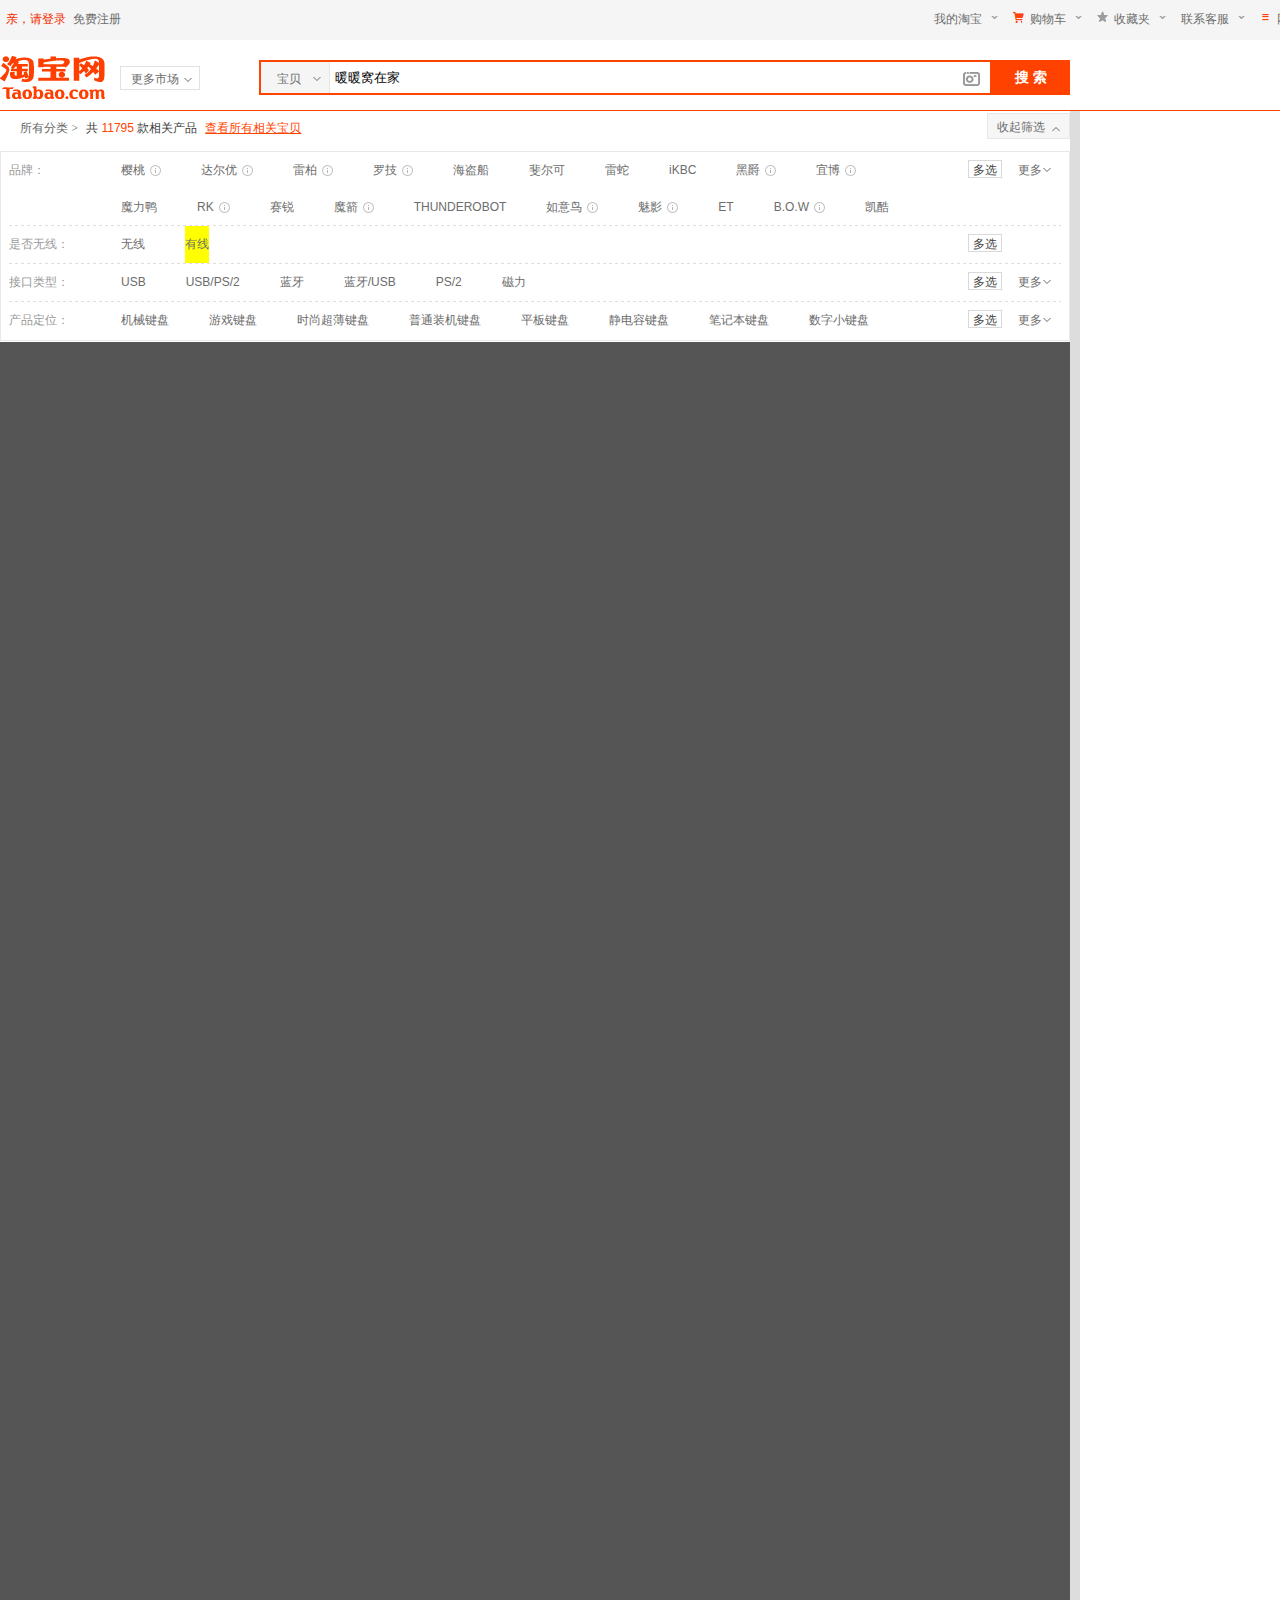
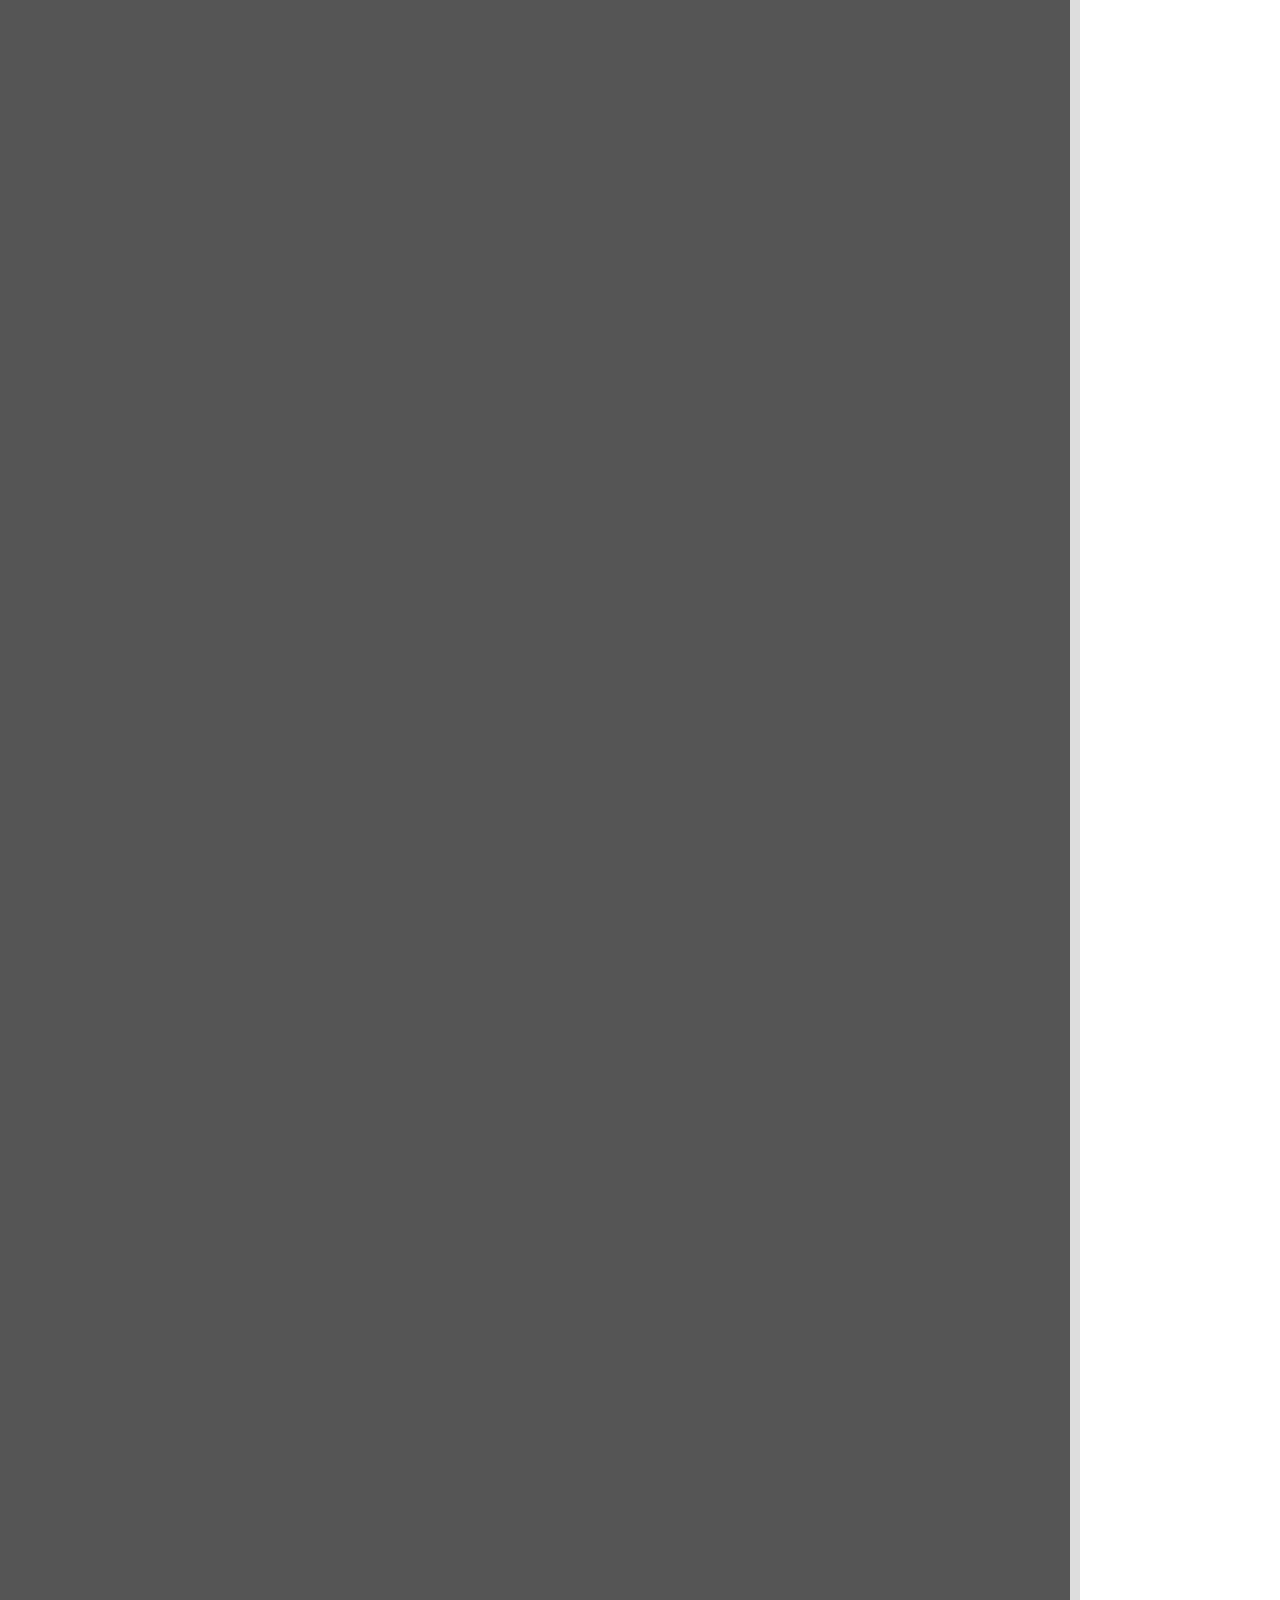
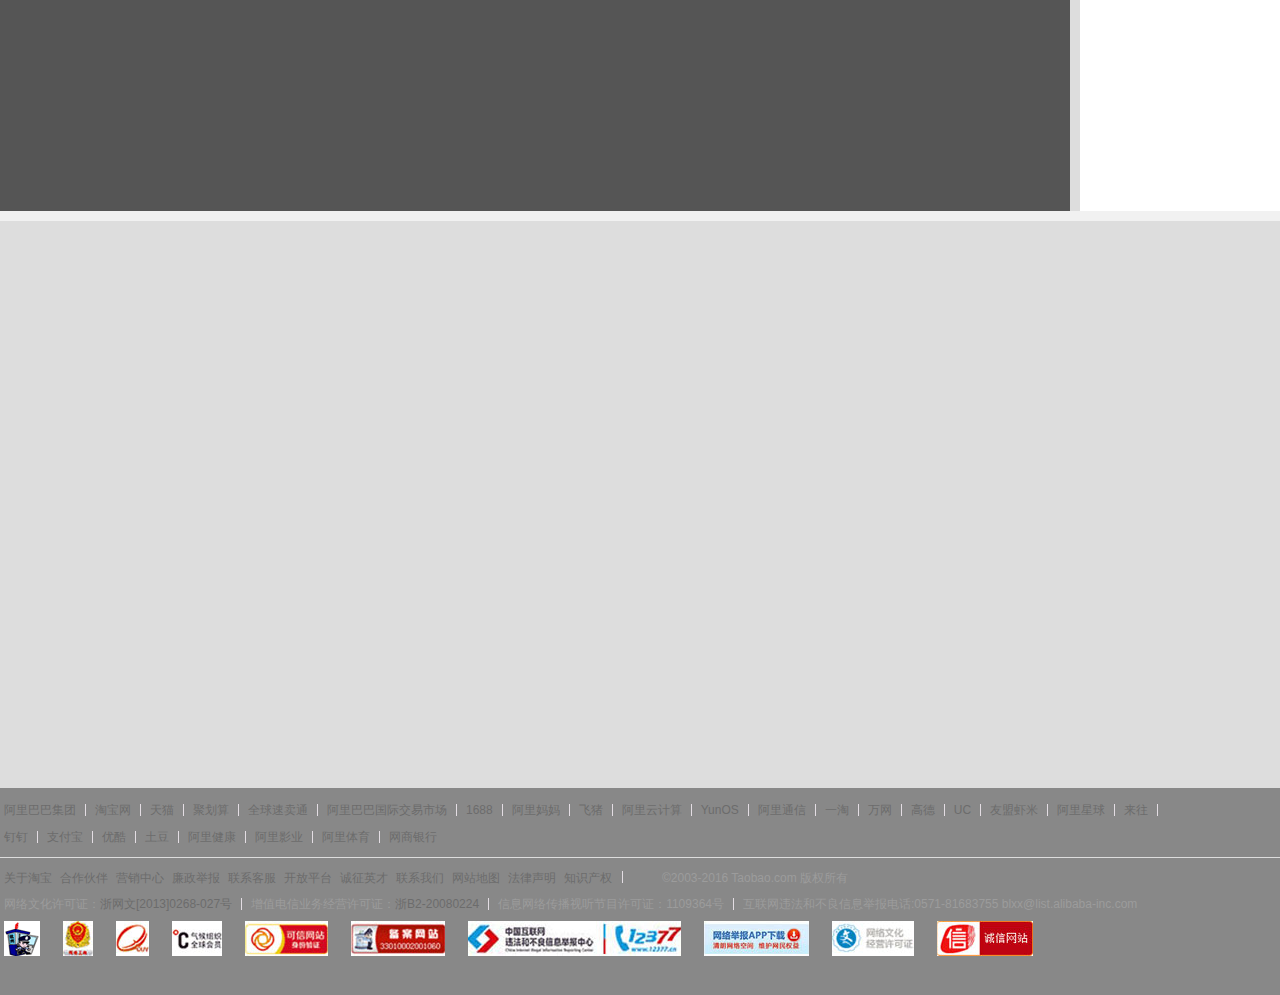
==== shopList.html @ 930e4436 "taobao-index1201 change" ====
<!DOCTYPE html>
<html>
	<head>
		<meta charset="utf-8" />
		<title>键盘-商品列表</title>
		<link rel="stylesheet" href="css/reset.css" />
		<link rel="stylesheet" href="css/tools.css" />
		<link rel="stylesheet" href="css/global.css" />
		<link rel="stylesheet" href="css/shopList.css" />
		<!--[if IE]>
		<link rel="stylesheet" href="css/fixIE.css" />
		<script src="js/html5shiv.js"></script>
		<script src="js/DD_belatedPNG_0.0.8a.js"></script>
		<script>
			DD_belatedPNG.fix('.row_wrap, .row_wrap_up');
		</script>
		<![endif]-->
	</head>
	<body>
		<!-- header -->
		<header class="header">
			<div class="top">
				<div class="container clearfix">
					<div class="entry fl">
						<a class="login fl" href="">亲，请登录</a>
						<a class="reg fl" href="">免费注册</a>
					</div>
					<ul class="enter fr">
						<li class="enter_item fl">
							<a class="enter_link fl" href="">我的淘宝</a>
							<i class="ico_row ico_bg fl"></i>
						</li>
						<li class="enter_item enter_shopcar fl">
							<a class="enter_link fl" href="">
								<i class="ico_bg fl"></i>
								<span class="fl">购物车</span>
							</a>
							<i class="ico_row ico_bg fl"></i>
						</li>
						<li class="enter_item enter_collect fl">
							<a class="enter_link fl" href="">
								<i class="ico_bg fl"></i>
								<span class="fl">收藏夹</span>
							</a>
							<i class="ico_row ico_bg fl"></i>
						</li>
						<li class="enter_item fl">
							<a class="enter_link fl" href="">联系客服</a>
							<i class="ico_row ico_bg fl"></i>
						</li>
						<li class="enter_item enter_webNav fl">
							<a class="enter_link fl" href="">
								<i class="ico_bg fl"></i>
								<span class="fl">网站导航</span>
							</a>
							<i class="ico_row ico_bg fl"></i>
						</li>
					</ul>
				</div>
			</div>
			<div class="head">
				<div class="container">
					<div class="head_main clearfix">
						<div class="head_type fl">
							<h1 class="fl">
								<a class="head_logo fl ico1_bg" href="title_logo">淘宝网</a>
							</h1>
							<div class="sel_more fl">
								<a class="item" href="">更多市场</a>
								<i class="row_wrap">
									<em class="bg"></em>
									<em class="cv"></em>
								</i>
							</div>
						</div>
						<form class="h_search_wrap fl">
							<div class="search_inp_wrap fl">
								<div class="serc_type">
									<a class="type_text" href="">宝贝</a>
									<i class="row_wrap">
										<em class="bg"></em>
										<em class="cv"></em>
									</i>
								</div>
								<div class="input_box clearfix">
									<input class="search_inp fl" type="text" value="暖暖窝在家" />
								</div>
								<i class="ico_camera ico_bg">上传图片搜宝贝</i>	
							</div>
							<input class="search_btn fl" type="button" value="搜 索" />
						</form>
						</div> 
					</div>		
				</div>
			</div>
		</header>
		<!-- main -->
		<section class="main">
			<div class="container clearfix">
				<div class="shop_main">
					<div class="shop_wrap fl">
						<div class="shop_type">
							<header class="type_head clearfix">
								<div class="type_sum fl">
									<a class="all_type sum_item fl" href="">
										<span>所有分类</span>
										<span class="sym_gt">&gt;</span>
									</a>
									<span class="sum_item fl">
										<span>共</span>
										<span class="type_num">11795</span>
										<span>款相关产品</span>
									</span>
									<a class="find sum_item fl" href="">查看所有相关宝贝</a>
								</div>
								<a class="fold fr" href="">
									<span>收起筛选</span>
									<i class="row_wrap_up">
										<em class="bg"></em>
										<em class="cv"></em>
									</i>
								</a>
							</header>
							<div class="type_con">
								<div class="type_item clearfix">
									<dl class="type_list fl">
										<dt class="type_name fl">品牌：</dt>
										<dd class="list_item fl">
											<a class="type_link fl" href="">樱桃</a>
											<i class="ico1_bg brand_info fl"></i>
										</dd>
										<dd class="list_item fl">
											<a class="type_link fl" href="">达尔优</a>
											<i class="ico1_bg brand_info fl"></i>
										</dd>
										<dd class="list_item fl">
											<a class="type_link fl" href="">雷柏</a>
											<i class="ico1_bg brand_info fl"></i>
										</dd>
										<dd class="list_item fl">
											<a class="type_link fl" href="">罗技</a>
											<i class="ico1_bg brand_info fl"></i>
										</dd>
										<dd class="list_item fl">
											<a class="type_link fl" href="">海盗船</a>
											<i class="ico1_bg fl"></i>
										</dd>
										<dd class="list_item fl">
											<a class="type_link fl" href="">斐尔可</a>
											<i class="ico1_bg fl"></i>
										</dd>
										<dd class="list_item fl">
											<a class="type_link fl" href="">雷蛇</a>
											<i class="ico1_bg fl"></i>
										</dd>
										<dd class="list_item fl">
											<a class="type_link fl" href="">iKBC</a>
											<i class="ico1_bg fl"></i>
										</dd>
										<dd class="list_item fl">
											<a class="type_link fl" href="">黑爵</a>
											<i class="ico1_bg brand_info fl"></i>
										</dd>
										<dd class="list_item fl">
											<a class="type_link fl" href="">宜博</a>
											<i class="ico1_bg brand_info fl"></i>
										</dd>
										<dd class="list_item fl">
											<a class="type_link fl" href="">魔力鸭</a>
											<i class="ico1_bg fl"></i>
										</dd>
										<dd class="list_item fl">
											<a class="type_link fl" href="">RK</a>
											<i class="ico1_bg brand_info fl"></i>
										</dd>
										<dd class="list_item fl">
											<a class="type_link fl" href="">赛锐</a>
											<i class="ico1_bg fl"></i>
										</dd>
										<dd class="list_item fl">
											<a class="type_link fl" href="">魔箭</a>
											<i class="ico1_bg brand_info fl"></i>
										</dd>
										<dd class="list_item fl">
											<a class="type_link fl" href="">THUNDEROBOT</a>
											<i class="ico1_bg fl"></i>
										</dd>
										<dd class="list_item fl">
											<a class="type_link fl" href="">如意鸟</a>
											<i class="ico1_bg brand_info fl"></i>
										</dd>
										<dd class="list_item fl">
											<a class="type_link fl" href="">魅影</a>
											<i class="ico1_bg brand_info fl"></i>
										</dd>
										<dd class="list_item fl">
											<a class="type_link fl" href="">ET</a>
											<i class="ico1_bg fl"></i>
										</dd>
										<dd class="list_item fl">
											<a class="type_link fl" href="">B.O.W</a>
											<i class="ico1_bg brand_info fl"></i>
										</dd>
										<dd class="list_item fl">
											<a class="type_link fl" href="">凯酷</a>
											<i class="ico1_bg fl"></i>
										</dd>
									</dl>	
									<div class="type_opt fr">
										<span class="mul_sel fl">多选</span>
										<a class="more_sel fl">
											<span class="more_text fl">更多</span>
											<i class="row_wrap fl">
												<em class="bg"></em>
												<em class="cv"></em>
											</i>
										</a>
									</div>
								</div>
								<div class="type_item clearfix">
									<dl class="type_list fl">
										<dt class="type_name fl">是否无线：</dt>
										<dd class="list_item fl">
											<a class="type_link" href="">无线</a>
										</dd>
										<dd class="list_item fl">
											<a class="type_link" style="background-color: yellow;" href="">有线</a>
										</dd>
									</dl>
									<div class="type_opt fr">
										<span class="mul_sel fl">多选</span>
										<a class="more_sel nomore fl">
											<span class="more_text fl">更多</span>
											<i class="row_wrap fl">
												<em class="bg"></em>
												<em class="cv"></em>
											</i>
										</a>
									</div>
								</div>
								<div class="type_item clearfix">
									<dl class="type_list fl">
										<dt class="type_name fl">接口类型：</dt>
										<dd class="list_item fl">
											<a class="type_link fl" href="">USB</a>
										</dd>
										<dd class="list_item fl">
											<a class="type_link fl" href="">USB/PS/2</a>
										</dd>
										<dd class="list_item fl">
											<a class="type_link fl" href="">蓝牙</a>
										</dd>
										<dd class="list_item fl">
											<a class="type_link fl" href="">蓝牙/USB</a>
										</dd>
										<dd class="list_item fl">
											<a class="type_link fl" href="">PS/2</a>
										</dd>
										<dd class="list_item fl">
											<a class="type_link fl" href="">磁力</a>
										</dd>
									</dl>
									<div class="type_opt fr">
										<span class="mul_sel fl">多选</span>
										<a class="more_sel fl">
											<span class="more_text fl">更多</span>
											<i class="row_wrap fl">
												<em class="bg"></em>
												<em class="cv"></em>
											</i>
										</a>
									</div>
								</div>
								<div class="type_item last_type clearfix">
									<dl class="type_list fl">
										<dt class="type_name fl">产品定位：</dt>
										<dd class="list_item fl">
											<a class="type_link fl" href="">机械键盘</a>
										</dd>
										<dd class="list_item fl">
											<a class="type_link fl" href="">游戏键盘</a>
										</dd>
										<dd class="list_item fl">
											<a class="type_link fl" href="">时尚超薄键盘</a>
										</dd>
										<dd class="list_item fl">
											<a class="type_link fl" href="">普通装机键盘</a>
										</dd>
										<dd class="list_item fl">
											<a class="type_link fl" href="">平板键盘</a>
										</dd>
										<dd class="list_item fl">
											<a class="type_link fl" href="">静电容键盘</a>
										</dd>
										<dd class="list_item fl">
											<a class="type_link fl" href="">笔记本键盘</a>
										</dd>
										<dd class="list_item fl">
											<a class="type_link fl" href="">数字小键盘</a>
										</dd>
									</dl>
									<div class="type_opt fr">
										<span class="mul_sel fl">多选</span>
										<a class="more_sel fl">
											<span class="more_text fl">更多</span>
											<i class="row_wrap fl">
												<em class="bg"></em>
												<em class="cv"></em>
											</i>
										</a>
									</div>
								</div>
							</div>
						</div>
						<div class="shop_show"></div>
					</div>
					<div class="side_recom fl"></div>
				</div>
				<div class="bt_recom"></div>
			</div>
		</section>
		<!-- footer -->
		<footer class="footer">
			<div class="container">
				<div class="foot_con">
					<div class="fo_fri clearfix">
						<a class="fl" href="">阿里巴巴集团</a>
						<span class="line fl"></span>
						<a class="fl" href="">淘宝网</a>
						<span class="line fl"></span>
						<a class="fl" href="">天猫</a>
						<span class="line fl"></span>
						<a class="fl" href="">聚划算</a>
						<span class="line fl"></span>
						<a class="fl" href="">全球速卖通</a>
						<span class="line fl"></span>
						<a class="fl" href="">阿里巴巴国际交易市场</a>
						<span class="line fl"></span>
						<a class="fl" href="">1688</a>
						<span class="line fl"></span>
						<a class="fl" href="">阿里妈妈</a>
						<span class="line fl"></span>
						<a class="fl" href="">飞猪</a>
						<span class="line fl"></span>
						<a class="fl" href="">阿里云计算</a>
						<span class="line fl"></span>
						<a class="fl" href="">YunOS</a>
						<span class="line fl"></span>
						<a class="fl" href="">阿里通信</a>
						<span class="line fl"></span>
						<a class="fl" href="">一淘</a>
						<span class="line fl"></span>
						<a class="fl" href="">万网</a>
						<span class="line fl"></span>
						<a class="fl" href="">高德</a>
						<span class="line fl"></span>
						<a class="fl" href="">UC</a>
						<span class="line fl"></span>
						<a class="fl" href="">友盟</a>
						<a class="fl" href="">虾米</a>
						<span class="line fl"></span>
						<a class="fl" href="">阿里星球</a>
						<span class="line fl"></span>
						<a class="fl" href="">来往</a>
						<span class="line fl"></span>
						<a class="fl" href="">钉钉</a>
						<span class="line fl"></span>
						<a class="fl" href="">支付宝</a>
						<span class="line fl"></span>
						<a class="fl" href="">优酷</a>
						<span class="line fl"></span>
						<a class="fl" href="">土豆</a>
						<span class="line fl"></span>
						<a class="fl" href="">阿里健康</a>
						<span class="line fl"></span>
						<a class="fl" href="">阿里影业</a>
						<span class="line fl"></span>
						<a class="fl" href="">阿里体育</a>
						<span class="line fl"></span>
						<a class="fl" href="">网商银行</a>
					</div>
					<div class="fo_ab">
						<div class="ab_top clearfix">
							<div class="ab_wrap fl">
								<a class="fl" href="">关于淘宝</a>
								<a class="fl" href="">合作伙伴</a>
								<a class="fl" href="">营销中心</a>
								<a class="fl" href="">廉政举报</a>
								<a class="fl" href="">联系客服</a>
								<a class="fl" href="">开放平台</a>
								<a class="fl" href="">诚征英才</a>
								<a class="fl" href="">联系我们</a>
								<a class="fl" href="">网站地图</a>
								<a class="fl" href="">法律声明</a>
								<a class="fl" href="">知识产权</a>
								<span class="line fl"></span>
							</div>
							<span class="copy fl">©2003-2016 Taobao.com 版权所有</span>
						</div>
						<div class="ab_btm clearfix">
							<div class="ab_bt_item fl">
								<span class="ab_bt_span fl">网络文化许可证：</span>
								<a class="fl" href="">浙网文[2013]0268-027号</a>
								<span class="line fl"></span>
							</div>
							<div class="ab_bt_item fl">
								<span class="ab_bt_span fl">增值电信业务经营许可证：</span>
								<a class="fl" href="">浙B2-20080224</a>
								<span class="line fl"></span>
							</div>
							<span class="ab_bt_item fl">信息网络传播视听节目许可证：1109364号</span>
							<span class="line fl"></span>
							<span class="ab_bt_item fl">互联网违法和不良信息举报电话:0571-81683755 blxx@list.alibaba-inc.com</span>
						</div>
					</div>
					<div class="fo_ft clearfix">
						<a class="ico_bg pic_0 fl" href=""></a>
						<a class="ico_bg pic_1 fl" href=""></a>
						<a class="ico_bg pic_2 fl" href=""></a>
						<a class="ico_bg pic_3 fl" href=""></a>
						<a class="ico_bg pic_4 fl" href=""></a>
						<a class="ico_bg pic_5 fl" href=""></a>
						<a class="ico_bg pic_6 fl" href=""></a>
						<a class="ico_bg pic_7 fl" href=""></a>
						<a class="ico_bg pic_8 fl" href=""></a>
						<a class="ico_bg pic_9 fl" href=""></a>
					</div>
				</div>
			</div>
		</footer>
	</body>
</html>
---- css/tools.css ----
.clearfix{
	*zoom: 1;
}
.clearfix:after{
	content: "";
	display: block;
	clear: both;
}
.fl{
	float: left;
}
.fr{
	float: right;
}
.ico_bg{
	background-image: url(../img/icons.png);
	background-repeat: no-repeat;
	overflow: hidden;
}
.ico1_bg{
	background-image: url(../img/icons_1.png);
	background-repeat: no-repeat;
}
.lwrap{
	width: 890px;
	margin-right: 10px;
}
.rwrap{
	width: 290px;
}
a.pic_wrap{
	overflow: hidden;
	display: block;
}
.row_text{
	font-family: "仿宋";
}
.sym_gt{
	font-family: "仿宋";
}
---- css/global.css ----
body{
	background-color: #f1f1f1;
	font: 12px "arial","宋体";
}
a{
	color: #6c6c6c;
}
.container{
	width: 1190px;
	margin: 0 auto;
}
/* top */
.header .top{
	background-color: #f5f5f5;
}
.top .container{
	padding-bottom: 2px;
}
/** entry **/
.top .entry{
	line-height: 38px;
	padding-left: 6px;
}
.entry .login{
	color: #f22e00;
	margin-right: 7px;
}
/** enter **/
.top .enter{
	padding-right: 9px;
}
.enter .enter_item{
	position: relative;
	padding-left: 15px;
}
.enter_item i,.enter_item span{
	cursor: pointer;
}
.enter .enter_item:hover .enter_link{
	color: #ff4400;
}
.enter_item .enter_link{
	line-height: 38px;
	padding-right: 16px;
}
.enter_item .ico_row{
	position: absolute;
	top: 16px;
	right: 0;
	width: 7px;
	height: 3px;
	background-position: 0 0;
}
.enter_link .ico_bg{
	width: 12px;
	height: 12px;
	margin-top: 11px;
	margin-right: 5px;
	overflow: hidden;
}
.enter_shopcar .enter_link .ico_bg{
	background-position: -17px 0;
}
.enter_collect .enter_link .ico_bg{
	background-position: -33px 0;
}
.enter_webNav .enter_link .ico_bg{
	background-position: -49px 0;
}

/* head */
.header .head{
	background-color: #fff;
}
.head .head_title{
	margin: 38px 103px 0 22px;
}
.head .head_logo{
	width: 140px;
	height: 0;
	padding-top: 58px;
	overflow: hidden;
	background-position: 0 -24px;
}
.head_main{
	position: relative;
}
.mobile_taobao{
	position: absolute;
	right: 0;
	top: 33px;
}
.mobile_taobao .ico_close{
	border: 1px solid #eee;
	width: 18px;
	height: 18px;
	overflow: hidden;
	margin-right: -1px;
	background-position: -63px 0;
}
.mobile_taobao .ewm_wrap{
	padding: 2px 7px 12px;
	text-align: center;
	border: 1px solid #eee;
}
.mobile_taobao .ewm_wrap span{
	display: block;
	color: #ff4400;
	line-height: 18px;
}
.mobile_taobao .ewm_pic{
	width: 80px;
	height: 0;
	padding-top: 80px;
	overflow: hidden;
	background-position: -344px -106px;
}
.head_main .head_search{
	margin-top: 30px;
	width: 662px;
	margin-bottom: 5px;
}
.h_search_top .search_type_link{
	padding: 3px 12px 0;
	color: #ff4400;
	line-height: 22px;
	height: 22px;
	margin-right: 1px;
}
.h_search_top .search_type_active{
	font-weight: bold;
	color: #fff;
	background-color: #ff5400;
}
.h_search_wrap .search_inp_wrap{
	position: relative;
}
.search_inp_wrap i.ico_bg{
	position: absolute;
	top: 50%;
	margin-top: -6px;
	width: 18px;
	height: 0;
	padding-top: 15px;
	overflow: hidden;
}
.search_inp_wrap .ico_search{
	background-position: 0 -89px;
	left: 13px;
}
.search_inp_wrap .ico_camera{
	background-position: -24px -89px;
	right: 9px;
	cursor: pointer;
}
.h_search_mid .h_search_wrap{
	margin-right: 10px;
}
.h_search_wrap .search_btn{
	width: 122px;
	height: 40px;
	line-height: 40px;
	text-align: center;
	background-color: #ff4200;
	color: #fff;
	font-weight: bold;
	cursor: pointer;
}
.h_search_mid .senior_search{
	width: 24px;
	line-height: 18px;
	margin-top: 2px;
}
.head_search .h_search_btm{
	line-height: 30px;
	width: 628px;
}
.h_search_recom .recom_item{
	margin-right: 9px;
}
.h_search_btm a:hover{
	color: #ff4400;
}
.h_search_recom .recom_item_hot{
	color: #ff4400;
}
.more .more_text{
	margin-right: 3px;
	cursor: pointer;
}
.more .more_row{
	font-family: "仿宋";
}
.head .head_nav{
	padding-left: 10px;
}
.head_nav .head_nav_item{
	margin-right: 2px;
	height: 34px;
}
.head_nav_item .head_nav_link{
	margin: 0 12px;
	font-weight: bold;
}
.h_nav_other .head_nav_link{
	padding-top: 2px;
	font-size: 14px;
	color: #3c3c3c;
	line-height: 32px;
	transition: .3s;
}
.h_nav_other .head_nav_link:hover{
	color: #ff4400;
}
.head_nav_main .head_nav_link{
	color: #ff4400;
	line-height: 34px;
	font-size: 16px;
}
.head_nav .line{
	margin-top: 11px;
	width: 1px;
	height: 14px;
	background-color: #e7dde7;
	margin-left: 9px;
	overflow: hidden;
}
.nav_wrap{
	height: 34px;
}

/* footer */
.help{
	padding-top: 45px;
	border-bottom: 2px solid #ff4400;
}
.help h4{
	font: bold 16px/36px "宋体";
	padding-top: 1px;
}
.help .ico_bg{
	width: 34px;
	height: 37px;
	margin-right: 12px;
}
.help .head{
	height: 37px;
}
.hp_0 .ico_bg{
	background-position: -118px -329px;
}
.hp_1 .ico_bg{
	background-position: -153px -329px;
}
.hp_2 .ico_bg{
	background-position: -188px -329px;
}
.hp_3 .ico_bg{
	background-position: -223px -329px;
}
.help .item{
	width: 220px;
	padding-left: 25px;
	padding-right: 51px;
}
.help .link_wrap{
	padding-top: 13px;
	word-spacing: 8px;
	height: 85px;
}
.help .link_wrap a{
	line-height: 21px;
	color: #999999;
	white-space: nowrap;
}
.foot_con{
	padding-bottom: 39px;
}
.foot_con .fo_fri{
	line-height: 27px;
	padding: 9px 0 6px 4px;
	margin-right: 166px;
}
.foot_con a{
	color: #6c6c6c;
	white-space: nowrap;
}
.foot_con .line{
	width: 1px;
	height: 12px;
	background-color: #e3dde3;
	margin: 7px 9px 8px;
} 
.fo_ab{
	line-height: 26px;
	padding: 7px 0 3px 4px;
	border-top: 1px solid #dddddd;
}
.fo_ab span{
	color: #9c9c9c;
}
.fo_ab .ab_wrap{
	margin-right: 30px;

}
.ab_wrap a{
	margin-right: 8px;
}
.ab_wrap .line{
	margin-left: 2px;
	margin-top: 6px;
}
.fo_ft{
	padding-left: 4px;
}
.fo_ft .ico_bg{
	height: 35px;
	margin-right: 23px;
}
.fo_ft .pic_0{
	width: 36px;
	background-position: 0 -389px;
}
.fo_ft .pic_1{
	width: 30px;
	background-position: -37px -389px;
}
.fo_ft .pic_2{
	width: 33px;
	background-position: -68px -389px;
}
.fo_ft .pic_3{
	width: 50px;
	background-position: -102px -389px;
}
.fo_ft .pic_4{
	width: 83px;
	background-position: -153px -389px;
}
.fo_ft .pic_5{
	width: 94px;
	background-position: -237px -389px;
}
.fo_ft .pic_6{
	width: 213px;
	background-position: 0 -425px;
}
.fo_ft .pic_7{
	width: 105px;
	background-position: -214px -425px;
}
.fo_ft .pic_8{
	width: 82px;
	background-position: -332px -389px;
}
.fo_ft .pic_9{
	width: 96px;
	background-position: -320px -425px;
}
---- css/shopList.css ----
body{
	color: #3c3c3c;
}
.main{
	height: 3877px;
}
.footer{
	background-color: #888;
}
.shop_main{
	height: 3300px;
	background-color: #ddd;
	margin-bottom: 10px;
}
.bt_recom{
	height: 597px;
	background-color: #ddd;
}
.shop_wrap{
	width: 1070px;
	height: 3300px;
	background-color: #fff;
	margin-right: 10px;
}
.side_recom{
	width: 270px;
	height: 3300px;
	background-color: #fff;
}
.container{
	width: 1350px;
}
.shop_type{
	height: 221px;
	margin-bottom: 10px;
}
.shop_show{
	height: 3069px;
	background-color: #555;
}
.head{
	border-bottom: 1px solid #f40;
}
.head .head_main{
	padding-top: 16px;
	padding-bottom: 11px;
}
.head_main h1{
	margin-right: 15px;
}
.head .head_logo{
	width: 105px;
	padding-top: 43px;
	background-position: 0 0;
}
.head .sel_more{
	position: relative;
	border: 1px solid #e2e2e2;
	height: 20px;
	line-height: 20px;
	padding: 2px 20px 0 10px;
	margin-top: 10px;
}
.sel_more .row_wrap{
	right: 7px;
	top: 10px;
}
.row_wrap{
	position: absolute;
	width: 8px;
	height: 5px;
	overflow: hidden;
}
.row_wrap em{
	position: absolute;
	border: 4px solid transparent;
	position: absolute;
}
.row_wrap .bg{
	border-top-color: #6d6d6d;
	top: 1px;
	left: 0;
}
.row_wrap .cv{
	border-top-color: #fff;
	top: 0;
	left: 0;
}
.head_type{
	margin-right: 59px;
}
.serc_type{
	position: absolute;
	top: 0;
	left: 0;
	width: 52px;
	height: 28px;
	padding-top: 3px;
	padding-left: 16px;
	background-color: #f5f5f5;
	border-right: 1px solid #e5e5e5;
}
.input_box{
	padding-left: 69px;
}
.type_text{
	display: block;
	line-height: 28px;
	
}
.search_inp_wrap{
	border: 2px solid #ff4400;
	width: 729px;
}
.h_search_wrap{
	height: 35px;
	margin-top: 4px;
}
.search_inp{
	height: 31px;
	border: none;
	background-color: #fff;
	width: 628px;
	padding-right: 27px;
	padding-left: 5px;
}
.h_search_wrap .search_btn{
	width: 78px;
	height: 35px;
	text-align: center;
	font: bold 14px/35px "Microsoft Yahei";
}
.search_inp_wrap .row_wrap{
	right: 8px;
	top: 14px;
}
.search_inp_wrap .row_wrap .cv{
	border-top-color: #f5f5f5;
}
.shop_type .all_type{
	color: #666666;
}
.shop_type .type_num, .shop_type .find{
	color: #ff4400;
}
.shop_type .find{
	text-decoration: underline;
}
.shop_type .sum_item{
	margin-right: 8px;
}
.shop_type .fold{
	position: relative;
	background-color: #f6f6f6;
	height: 22px;
	line-height: 22px;
	padding: 2px 24px 0 9px;
	border: 1px solid #e8e8e8; 
}
.row_wrap_up{
	position: absolute;
	right: 9px;
	top: 12px;
	width: 8px;
	height: 5px;
	overflow: hidden;
}
.row_wrap_up em{
	position: absolute;
	bottom: 0;
	left:0;
	border: 4px solid transparent;
}
.row_wrap_up .bg{	
	border-bottom-color: #6b6b6b;
}
.row_wrap_up .cv{
	bottom: -1px; 
	border-bottom-color: #f6f6f6;
}
.shop_type .type_sum{
	line-height: 26px;
	padding-top: 2px;
	padding-left: 20px;
}
.shop_type .type_head{
	padding-top: 2px;
	margin-bottom: 10px;
	background-color: #fff;
}
.shop_type .type_con{
	padding: 0 8px;
	border: 1px solid #e8e8e8;
}
.shop_type .type_item{
	background: url(../img/dashed_bg.jpg) repeat-x 0 bottom;
}
.shop_type .type_name{
	color: #999;
	width: 112px;
	line-height: 37px;
	padding-bottom: 1px;
}
.shop_type .list_item{
	/*vertical-align: top;*/
	margin-right: 40px;
}
.shop_type .type_list{
	width: 959px;
}
.shop_type .ico1_bg{
	width: 11px;
	height: 11px;
	overflow: hidden;
	background-position: -21px -45px;
	margin-top: 13px;
	margin-left: 5px;
	display: none;
}
.shop_type .brand_info{
	display: block;
}
.shop_type .type_link{
	line-height: 37px;
	white-space: nowrap;
	display: block;
}
.shop_type .type_opt{
	padding-top: 8px;
	color: #404040;
	line-height: 14px;
	padding-right: 10px;
	width: 83px;
}
.shop_type .mul_sel{
	border: 1px solid #dad9d9;
	padding: 2px 4px 0;
	height: 14px;
	margin-right: 16px;
}
.shop_type .more_sel{
	position: relative;
	padding-top: 3px;
	padding-right: 8px;
}
.shop_type .more_text{
	margin-right: 1px;
}
.more_sel .row_wrap{
	right: 0;
	top: 7px;
}
.shop_type .nomore{
	display: none;
}
.shop_type .last_type{
	background: none;
}
---- css/fixIE.css ----
.type_sum span, .fas_head .fas_title, .fas_head .fas_title, .major_recome .ico_list, .marjor_r_login .user_way, .marjor_r_login .get_some, .end_wrap, .shop_change .change_text, .shop_change .ico_bg, .groom_head .title_wrap, .head_nav .head_nav_item, .h_search_mid .h_search_wrap, .top .enter, .enter .enter_item, .head .head_title{
	display: inline;
	zoom: 1;
}
.mjr_app_con .pic_wrap{
	display: inline;
}
.groom .lwrap, .end .line, .gdshop_item, .foot_con .line, .ico_row, .enter_link .ico_bg{
	overflow: hidden;
}
.dayshop_con{
	height: 1030px;
}
.search_inp_wrap .search_inp{
	line-height: 34px;
}
.r_news_list li, .gdshop_con .gdshop_item, .act_sub_item, .major_nav_item, .h_search_recom .recom_item{
	vertical-align: top;
}
.offen_item .o_item_show{
	position: relative;
}
.groom_item .l_offen{
	width: 100%;
	overflow: hidden;
}
.fas_it_con .pic_wrap{
	height: 100%;
}
.help, .bt_gust, .bt_must{
	width: 100%;
	overflow: hidden;
}
.hline_info .hline_title{
	width: 100%;
}
.seller_list .main_left{
	width: 163px;
}
.other_live .live_item{
	display: inline;
}
.r_news_list li{
	overflow: hidden;
	height: 25px;
}
/* IE滤镜 */
.sml_mask .fas_text{
	background-color: #f1f1f1;
	filter: alpha(opacity=70);
	color: #333;
}
.ad_sign{
	background-color: #888;
	filter: alpha(opacity=50);
}
.bt_sotre_con .bt_store_item:hover{
	filter: alpha(opacity=60);
}
/* shopList row */
.row_wrap{
	background: url(../img/icons_1.png) no-repeat 0 -45px;
}
.row_wrap em{
	display: none;
}
.row_wrap_up{
	background: url(../img/icons_1.png) no-repeat -10px -45px;
}
.row_wrap_up em{
	display: none;
}
.liver_con .live_on em{
	display: none;
}
.live_item .live_on{
	background: url(../img/icons.png) no-repeat -76px -329px;
}
.major_live .liver_con .live_on{
	background: url(../img/icons.png) no-repeat 0 -329px;
}
.o_item_show .show_item:hover{
	border-color: #efefef;
}
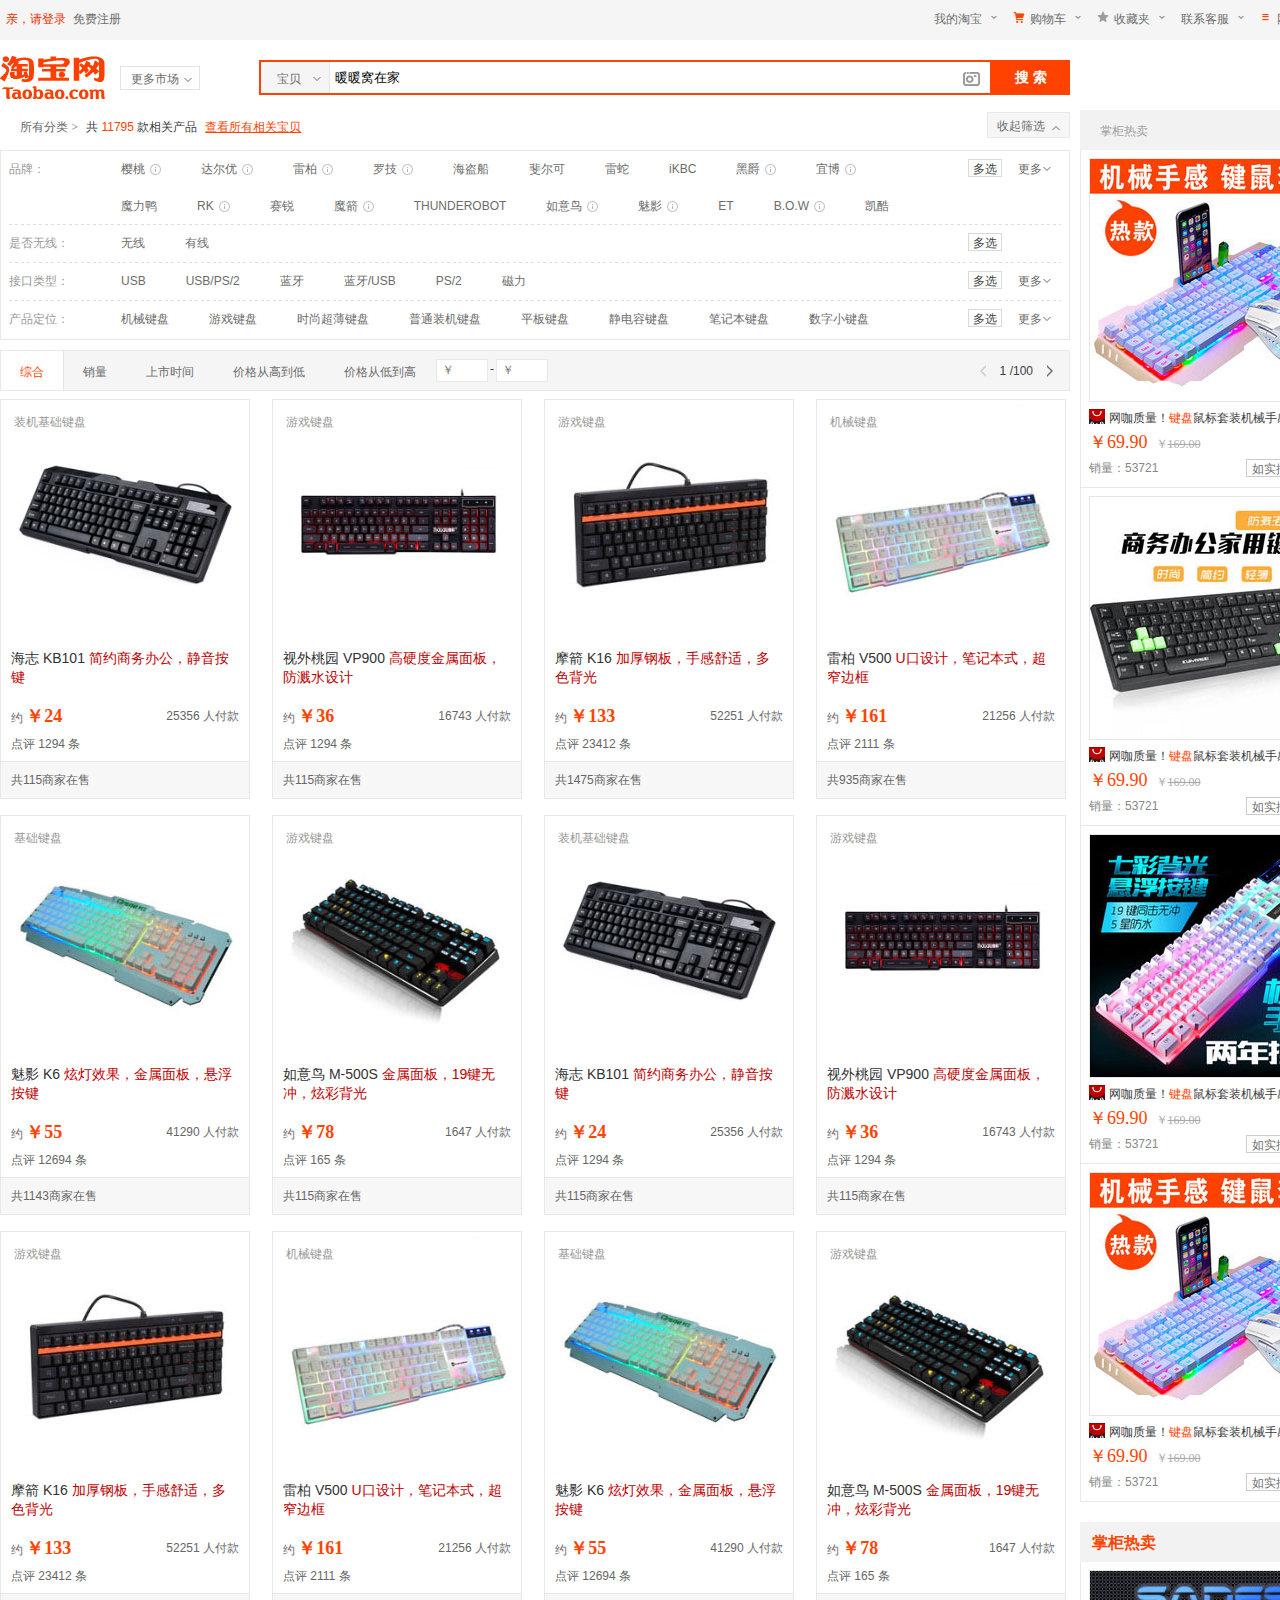
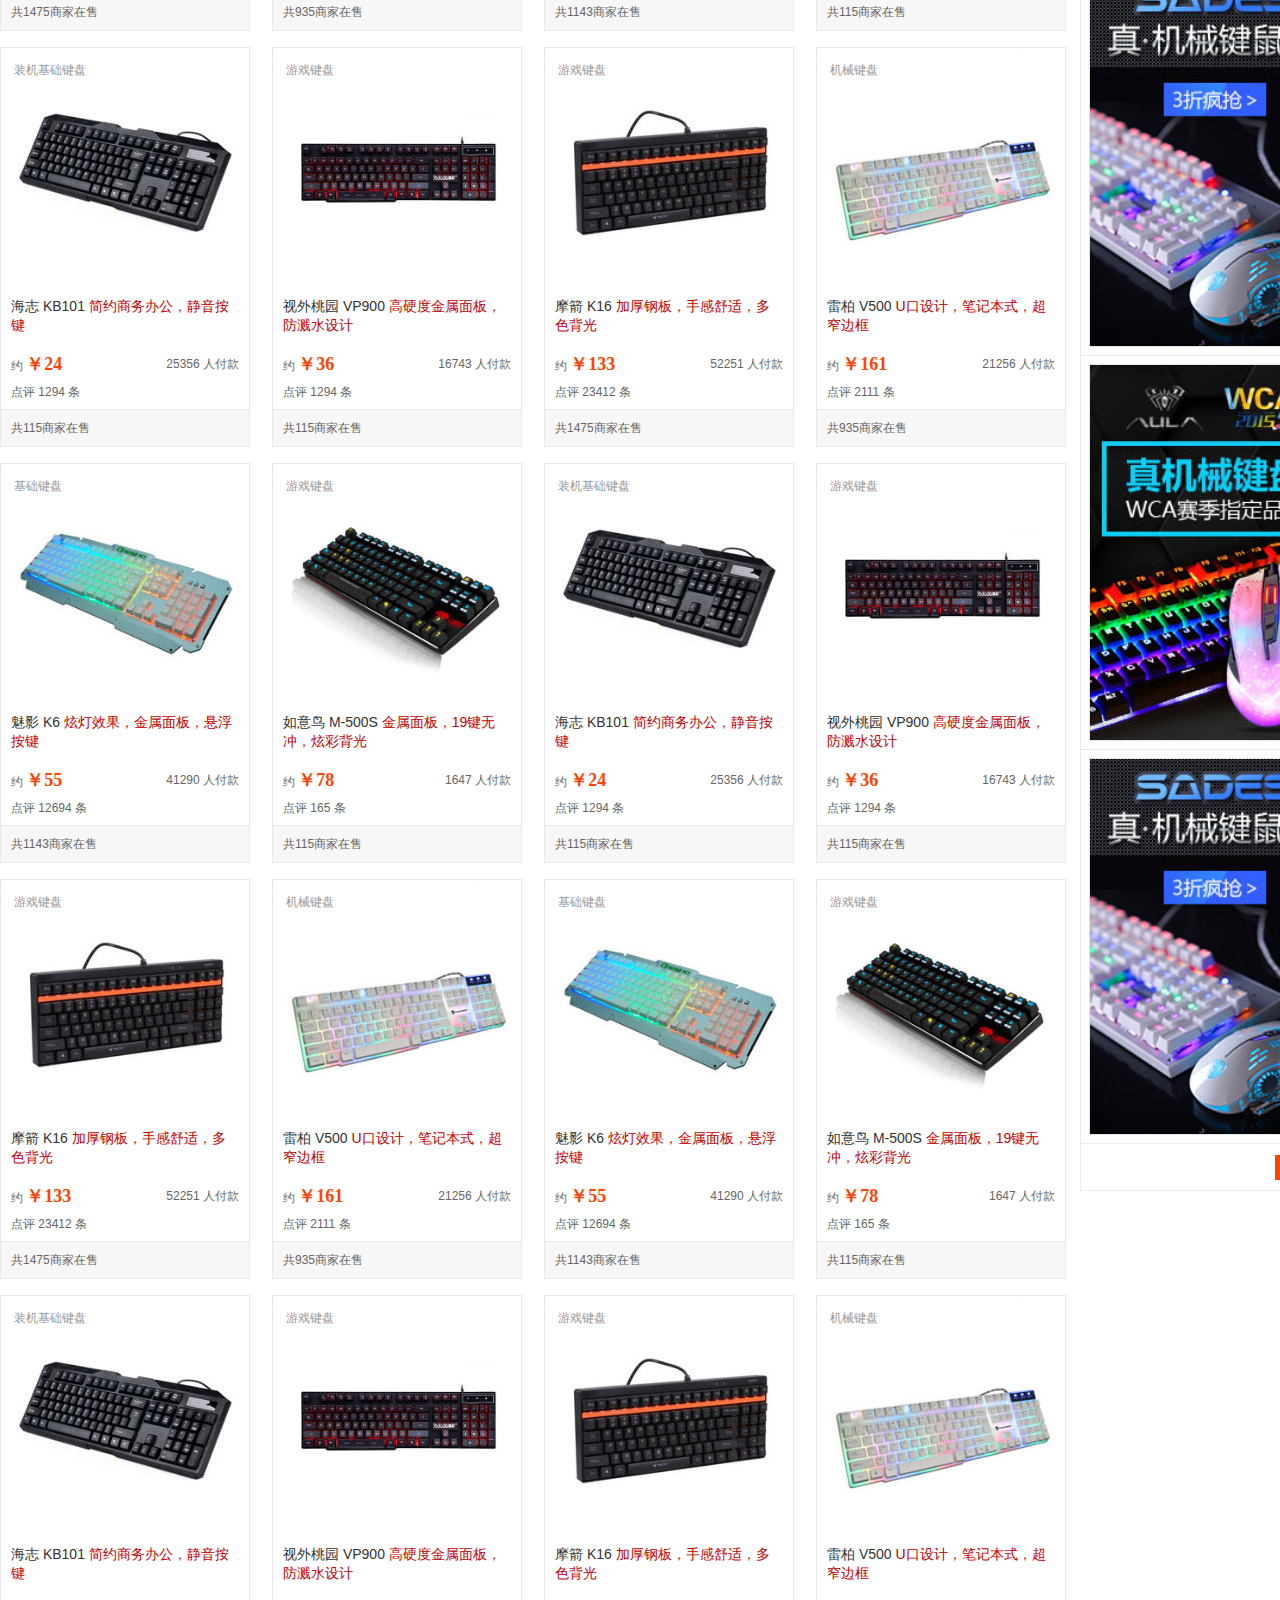
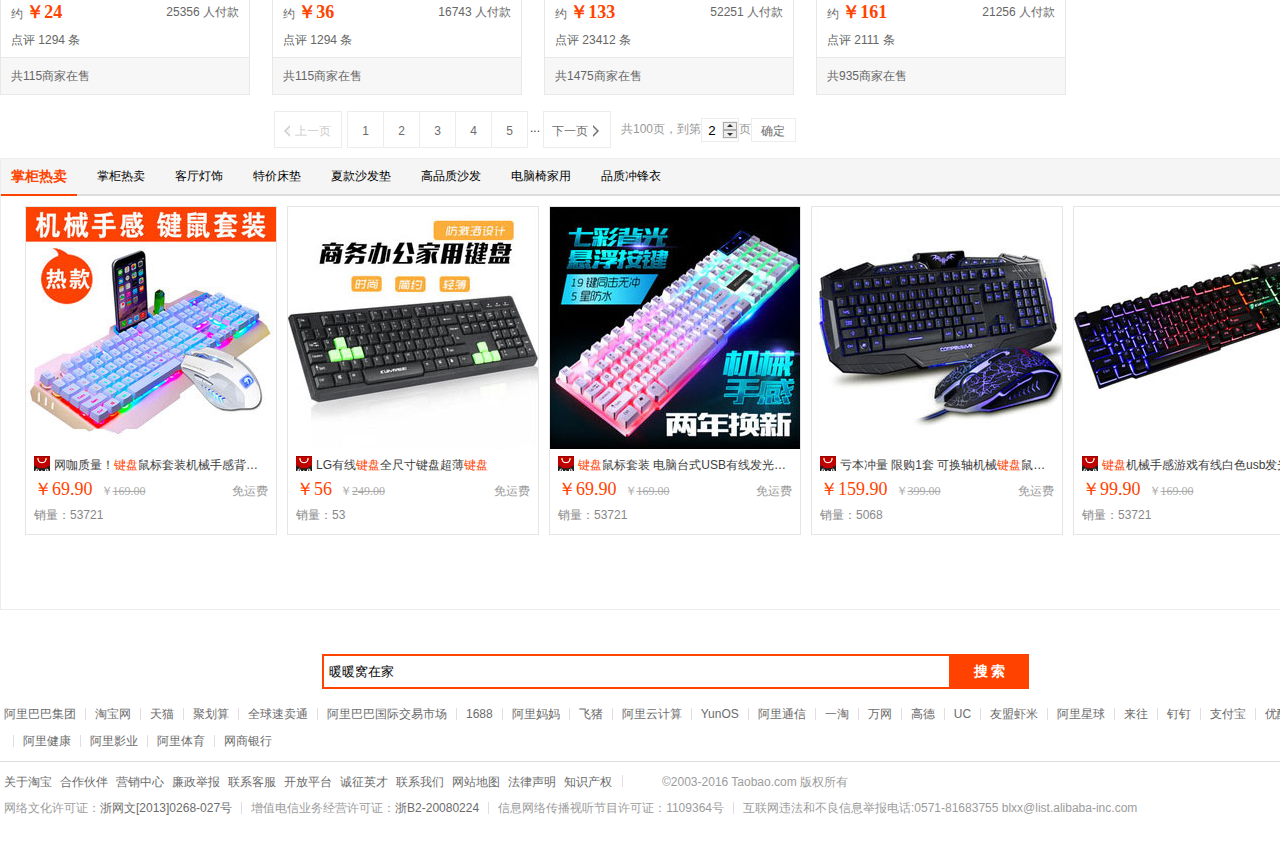
==== commit 7f2ebfec: "acom 161220" ====
--- a/shopList.html
+++ b/shopList.html
@@ -83,7 +83,7 @@
 									</i>
 								</div>
 								<div class="input_box clearfix">
-									<input class="search_inp fl" type="text" value="暖暖窝在家" />
+									<input class="hser_inp fl" type="text" value="暖暖窝在家" placeholder="暖暖窝在家" />
 								</div>
 								<i class="ico_camera ico_bg">上传图片搜宝贝</i>	
 							</div>
@@ -97,7 +97,7 @@
 		<!-- main -->
 		<section class="main">
 			<div class="container clearfix">
-				<div class="shop_main">
+				<div class="shop_main clearfix">
 					<div class="shop_wrap fl">
 						<div class="shop_type">
 							<header class="type_head clearfix">
@@ -208,7 +208,7 @@
 									</dl>	
 									<div class="type_opt fr">
 										<span class="mul_sel fl">多选</span>
-										<a class="more_sel fl">
+										<a class="more_sel fl" href="">
 											<span class="more_text fl">更多</span>
 											<i class="row_wrap fl">
 												<em class="bg"></em>
@@ -224,12 +224,12 @@
 											<a class="type_link" href="">无线</a>
 										</dd>
 										<dd class="list_item fl">
-											<a class="type_link" style="background-color: yellow;" href="">有线</a>
+											<a class="type_link" href="">有线</a>
 										</dd>
 									</dl>
 									<div class="type_opt fr">
 										<span class="mul_sel fl">多选</span>
-										<a class="more_sel nomore fl">
+										<a class="more_sel nomore fl" href="">
 											<span class="more_text fl">更多</span>
 											<i class="row_wrap fl">
 												<em class="bg"></em>
@@ -262,7 +262,7 @@
 									</dl>
 									<div class="type_opt fr">
 										<span class="mul_sel fl">多选</span>
-										<a class="more_sel fl">
+										<a class="more_sel fl" href="">
 											<span class="more_text fl">更多</span>
 											<i class="row_wrap fl">
 												<em class="bg"></em>
@@ -301,7 +301,7 @@
 									</dl>
 									<div class="type_opt fr">
 										<span class="mul_sel fl">多选</span>
-										<a class="more_sel fl">
+										<a class="more_sel fl" href="">
 											<span class="more_text fl">更多</span>
 											<i class="row_wrap fl">
 												<em class="bg"></em>
@@ -312,11 +312,1222 @@
 								</div>
 							</div>
 						</div>
-						<div class="shop_show"></div>
+						<div class="shop_show">
+							<header class="show_type clearfix">
+								<div class="order_wrap fl">
+									<div class="order_type fl">
+										<a class="order_name order_act fl" href="">综合</a>
+										<a class="order_name fl" href="">销量</a>
+										<a class="order_name fl" href="">上市时间</a>
+										<a class="order_name fl" href="">价格从高到低</a>
+										<a class="order_name fl" href="">价格从低到高</a>
+									</div>
+									<form class="order_siding fl">
+										<div class="inp_wrap fl">
+											<span class="fl">￥</span>
+											<input class="fl" type="text" />
+										</div>
+										<span class="inp_sym fl">-</span>
+										<div class="inp_wrap fl">
+											<span class="fl">￥</span>
+											<input class="fl" type="text" />
+										</div>
+									</form>
+								</div>	
+								<div class="page_num fr">
+									<span class="row row_left dis_link_l fl">
+										<i class="bg"></i>
+										<i class="cv"></i>
+									</span>
+									<div class="num_text fl">
+										<span class="at_num">1</span>
+										<span>/100</span>
+									</div>
+									<span class="row row_right fl">
+										<i class="bg"></i>
+										<i class="cv"></i>
+									</span>
+								</div>
+							</header>
+							<div class ="show_wrap">
+								<ul class="store_wrap clearfix">
+									<li class="store_info fl">
+										<div class="store_top">
+											<a class="lshop_pic" href="">
+												<img src="img/lshop1.jpg" />
+												<span class="msk_text">装机基础键盘</span>
+											</a>
+											<div class="lshop_text">
+												<a class="lshop_name" href="">
+													<span>海志 KB101</span>
+													<span class="lshop_imp">简约商务办公，静音按键</span>
+												</a>
+												<div class="lshop_tag clearfix">
+													<a class="price fl" href="">
+														<span>约</span>
+														<span class="price_num">￥24</span>
+													</a>
+													<a class="get_sell fr" href="">
+														<span class="sell_num">25356</span>
+														<span>人付款</span>
+													</a>
+												</div>
+												<a class="comm" href="">
+													<span>点评</span>
+													<span class="com_num">1294</span>
+													<span>条</span>
+												</a>
+											</div>
+										</div>
+										<a class="store_btm">共115商家在售</a>
+									</li>
+									<li class="store_info fl">
+										<div class="store_top">
+											<a class="lshop_pic" href="">
+												<img src="img/lshop2.jpg" />
+												<span class="msk_text">游戏键盘</span>
+											</a>
+											<div class="lshop_text">
+												<a class="lshop_name" href="">
+													<span>视外桃园 VP900</span>
+													<span class="lshop_imp">高硬度金属面板，防溅水设计</span>
+												</a>
+												<div class="lshop_tag clearfix">
+													<a class="price fl" href="">
+														<span>约</span>
+														<span class="price_num">￥36</span>
+													</a>
+													<a class="get_sell fr" href="">
+														<span class="sell_num">16743</span>
+														<span>人付款</span>
+													</a>
+												</div>
+												<a class="comm" href="">
+													<span>点评</span>
+													<span class="com_num">1294</span>
+													<span>条</span>
+												</a>
+											</div>
+										</div>
+										<a class="store_btm">共115商家在售</a>
+									</li>
+									<li class="store_info fl">
+										<div class="store_top">
+											<a class="lshop_pic" href="">
+												<img src="img/lshop3.jpg" />
+												<span class="msk_text">游戏键盘</span>
+											</a>
+											<div class="lshop_text">
+												<a class="lshop_name" href="">
+													<span>摩箭 K16</span>
+													<span class="lshop_imp">加厚钢板，手感舒适，多色背光</span>
+												</a>
+												<div class="lshop_tag clearfix">
+													<a class="price fl" href="">
+														<span>约</span>
+														<span class="price_num">￥133</span>
+													</a>
+													<a class="get_sell fr" href="">
+														<span class="sell_num">52251</span>
+														<span>人付款</span>
+													</a>
+												</div>
+												<a class="comm" href="">
+													<span>点评</span>
+													<span class="com_num">23412</span>
+													<span>条</span>
+												</a>
+											</div>
+										</div>
+										<a class="store_btm">共1475商家在售</a>
+									</li>
+									<li class="store_info fl">
+										<div class="store_top">
+											<a class="lshop_pic" href="">
+												<img src="img/lshop4.jpg" />
+												<span class="msk_text">机械键盘</span>
+											</a>
+											<div class="lshop_text">
+												<a class="lshop_name" href="">
+													<span>雷柏 V500</span>
+													<span class="lshop_imp">U口设计，笔记本式，超窄边框</span>
+												</a>
+												<div class="lshop_tag clearfix">
+													<a class="price fl" href="">
+														<span>约</span>
+														<span class="price_num">￥161</span>
+													</a>
+													<a class="get_sell fr" href="">
+														<span class="sell_num">21256</span>
+														<span>人付款</span>
+													</a>
+												</div>
+												<a class="comm" href="">
+													<span>点评</span>
+													<span class="com_num">2111</span>
+													<span>条</span>
+												</a>
+											</div>
+										</div>
+										<a class="store_btm">共935商家在售</a>
+									</li>
+									<li class="store_info fl">
+										<div class="store_top">
+											<a class="lshop_pic" href="">
+												<img src="img/lshop5.jpg" />
+												<span class="msk_text">基础键盘</span>
+											</a>
+											<div class="lshop_text">
+												<a class="lshop_name" href="">
+													<span>魅影 K6</span>
+													<span class="lshop_imp">炫灯效果，金属面板，悬浮按键</span>
+												</a>
+												<div class="lshop_tag clearfix">
+													<a class="price fl" href="">
+														<span>约</span>
+														<span class="price_num">￥55</span>
+													</a>
+													<a class="get_sell fr" href="">
+														<span class="sell_num">41290</span>
+														<span>人付款</span>
+													</a>
+												</div>
+												<a class="comm" href="">
+													<span>点评</span>
+													<span class="com_num">12694</span>
+													<span>条</span>
+												</a>
+											</div>
+										</div>
+										<a class="store_btm">共1143商家在售</a>
+									</li>
+									<li class="store_info fl">
+										<div class="store_top">
+											<a class="lshop_pic" href="">
+												<img src="img/lshop6.jpg" />
+												<span class="msk_text">游戏键盘</span>
+											</a>
+											<div class="lshop_text">
+												<a class="lshop_name" href="">
+													<span>如意鸟 M-500S</span>
+													<span class="lshop_imp">金属面板，19键无冲，炫彩背光</span>
+												</a>
+												<div class="lshop_tag clearfix">
+													<a class="price fl" href="">
+														<span>约</span>
+														<span class="price_num">￥78</span>
+													</a>
+													<a class="get_sell fr" href="">
+														<span class="sell_num">1647</span>
+														<span>人付款</span>
+													</a>
+												</div>
+												<a class="comm" href="">
+													<span>点评</span>
+													<span class="com_num">165</span>
+													<span>条</span>
+												</a>
+											</div>
+										</div>
+										<a class="store_btm">共115商家在售</a>
+									</li>
+									<li class="store_info fl">
+										<div class="store_top">
+											<a class="lshop_pic" href="">
+												<img src="img/lshop1.jpg" />
+												<span class="msk_text">装机基础键盘</span>
+											</a>
+											<div class="lshop_text">
+												<a class="lshop_name" href="">
+													<span>海志 KB101</span>
+													<span class="lshop_imp">简约商务办公，静音按键</span>
+												</a>
+												<div class="lshop_tag clearfix">
+													<a class="price fl" href="">
+														<span>约</span>
+														<span class="price_num">￥24</span>
+													</a>
+													<a class="get_sell fr" href="">
+														<span class="sell_num">25356</span>
+														<span>人付款</span>
+													</a>
+												</div>
+												<a class="comm" href="">
+													<span>点评</span>
+													<span class="com_num">1294</span>
+													<span>条</span>
+												</a>
+											</div>
+										</div>
+										<a class="store_btm">共115商家在售</a>
+									</li>
+									<li class="store_info fl">
+										<div class="store_top">
+											<a class="lshop_pic" href="">
+												<img src="img/lshop2.jpg" />
+												<span class="msk_text">游戏键盘</span>
+											</a>
+											<div class="lshop_text">
+												<a class="lshop_name" href="">
+													<span>视外桃园 VP900</span>
+													<span class="lshop_imp">高硬度金属面板，防溅水设计</span>
+												</a>
+												<div class="lshop_tag clearfix">
+													<a class="price fl" href="">
+														<span>约</span>
+														<span class="price_num">￥36</span>
+													</a>
+													<a class="get_sell fr" href="">
+														<span class="sell_num">16743</span>
+														<span>人付款</span>
+													</a>
+												</div>
+												<a class="comm" href="">
+													<span>点评</span>
+													<span class="com_num">1294</span>
+													<span>条</span>
+												</a>
+											</div>
+										</div>
+										<a class="store_btm">共115商家在售</a>
+									</li>
+									<li class="store_info fl">
+										<div class="store_top">
+											<a class="lshop_pic" href="">
+												<img src="img/lshop3.jpg" />
+												<span class="msk_text">游戏键盘</span>
+											</a>
+											<div class="lshop_text">
+												<a class="lshop_name" href="">
+													<span>摩箭 K16</span>
+													<span class="lshop_imp">加厚钢板，手感舒适，多色背光</span>
+												</a>
+												<div class="lshop_tag clearfix">
+													<a class="price fl" href="">
+														<span>约</span>
+														<span class="price_num">￥133</span>
+													</a>
+													<a class="get_sell fr" href="">
+														<span class="sell_num">52251</span>
+														<span>人付款</span>
+													</a>
+												</div>
+												<a class="comm" href="">
+													<span>点评</span>
+													<span class="com_num">23412</span>
+													<span>条</span>
+												</a>
+											</div>
+										</div>
+										<a class="store_btm">共1475商家在售</a>
+									</li>
+									<li class="store_info fl">
+										<div class="store_top">
+											<a class="lshop_pic" href="">
+												<img src="img/lshop4.jpg" />
+												<span class="msk_text">机械键盘</span>
+											</a>
+											<div class="lshop_text">
+												<a class="lshop_name" href="">
+													<span>雷柏 V500</span>
+													<span class="lshop_imp">U口设计，笔记本式，超窄边框</span>
+												</a>
+												<div class="lshop_tag clearfix">
+													<a class="price fl" href="">
+														<span>约</span>
+														<span class="price_num">￥161</span>
+													</a>
+													<a class="get_sell fr" href="">
+														<span class="sell_num">21256</span>
+														<span>人付款</span>
+													</a>
+												</div>
+												<a class="comm" href="">
+													<span>点评</span>
+													<span class="com_num">2111</span>
+													<span>条</span>
+												</a>
+											</div>
+										</div>
+										<a class="store_btm">共935商家在售</a>
+									</li>
+									<li class="store_info fl">
+										<div class="store_top">
+											<a class="lshop_pic" href="">
+												<img src="img/lshop5.jpg" />
+												<span class="msk_text">基础键盘</span>
+											</a>
+											<div class="lshop_text">
+												<a class="lshop_name" href="">
+													<span>魅影 K6</span>
+													<span class="lshop_imp">炫灯效果，金属面板，悬浮按键</span>
+												</a>
+												<div class="lshop_tag clearfix">
+													<a class="price fl" href="">
+														<span>约</span>
+														<span class="price_num">￥55</span>
+													</a>
+													<a class="get_sell fr" href="">
+														<span class="sell_num">41290</span>
+														<span>人付款</span>
+													</a>
+												</div>
+												<a class="comm" href="">
+													<span>点评</span>
+													<span class="com_num">12694</span>
+													<span>条</span>
+												</a>
+											</div>
+										</div>
+										<a class="store_btm">共1143商家在售</a>
+									</li>
+									<li class="store_info fl">
+										<div class="store_top">
+											<a class="lshop_pic" href="">
+												<img src="img/lshop6.jpg" />
+												<span class="msk_text">游戏键盘</span>
+											</a>
+											<div class="lshop_text">
+												<a class="lshop_name" href="">
+													<span>如意鸟 M-500S</span>
+													<span class="lshop_imp">金属面板，19键无冲，炫彩背光</span>
+												</a>
+												<div class="lshop_tag clearfix">
+													<a class="price fl" href="">
+														<span>约</span>
+														<span class="price_num">￥78</span>
+													</a>
+													<a class="get_sell fr" href="">
+														<span class="sell_num">1647</span>
+														<span>人付款</span>
+													</a>
+												</div>
+												<a class="comm" href="">
+													<span>点评</span>
+													<span class="com_num">165</span>
+													<span>条</span>
+												</a>
+											</div>
+										</div>
+										<a class="store_btm">共115商家在售</a>
+									</li>
+									<li class="store_info fl">
+										<div class="store_top">
+											<a class="lshop_pic" href="">
+												<img src="img/lshop1.jpg" />
+												<span class="msk_text">装机基础键盘</span>
+											</a>
+											<div class="lshop_text">
+												<a class="lshop_name" href="">
+													<span>海志 KB101</span>
+													<span class="lshop_imp">简约商务办公，静音按键</span>
+												</a>
+												<div class="lshop_tag clearfix">
+													<a class="price fl" href="">
+														<span>约</span>
+														<span class="price_num">￥24</span>
+													</a>
+													<a class="get_sell fr" href="">
+														<span class="sell_num">25356</span>
+														<span>人付款</span>
+													</a>
+												</div>
+												<a class="comm" href="">
+													<span>点评</span>
+													<span class="com_num">1294</span>
+													<span>条</span>
+												</a>
+											</div>
+										</div>
+										<a class="store_btm">共115商家在售</a>
+									</li>
+									<li class="store_info fl">
+										<div class="store_top">
+											<a class="lshop_pic" href="">
+												<img src="img/lshop2.jpg" />
+												<span class="msk_text">游戏键盘</span>
+											</a>
+											<div class="lshop_text">
+												<a class="lshop_name" href="">
+													<span>视外桃园 VP900</span>
+													<span class="lshop_imp">高硬度金属面板，防溅水设计</span>
+												</a>
+												<div class="lshop_tag clearfix">
+													<a class="price fl" href="">
+														<span>约</span>
+														<span class="price_num">￥36</span>
+													</a>
+													<a class="get_sell fr" href="">
+														<span class="sell_num">16743</span>
+														<span>人付款</span>
+													</a>
+												</div>
+												<a class="comm" href="">
+													<span>点评</span>
+													<span class="com_num">1294</span>
+													<span>条</span>
+												</a>
+											</div>
+										</div>
+										<a class="store_btm">共115商家在售</a>
+									</li>
+									<li class="store_info fl">
+										<div class="store_top">
+											<a class="lshop_pic" href="">
+												<img src="img/lshop3.jpg" />
+												<span class="msk_text">游戏键盘</span>
+											</a>
+											<div class="lshop_text">
+												<a class="lshop_name" href="">
+													<span>摩箭 K16</span>
+													<span class="lshop_imp">加厚钢板，手感舒适，多色背光</span>
+												</a>
+												<div class="lshop_tag clearfix">
+													<a class="price fl" href="">
+														<span>约</span>
+														<span class="price_num">￥133</span>
+													</a>
+													<a class="get_sell fr" href="">
+														<span class="sell_num">52251</span>
+														<span>人付款</span>
+													</a>
+												</div>
+												<a class="comm" href="">
+													<span>点评</span>
+													<span class="com_num">23412</span>
+													<span>条</span>
+												</a>
+											</div>
+										</div>
+										<a class="store_btm">共1475商家在售</a>
+									</li>
+									<li class="store_info fl">
+										<div class="store_top">
+											<a class="lshop_pic" href="">
+												<img src="img/lshop4.jpg" />
+												<span class="msk_text">机械键盘</span>
+											</a>
+											<div class="lshop_text">
+												<a class="lshop_name" href="">
+													<span>雷柏 V500</span>
+													<span class="lshop_imp">U口设计，笔记本式，超窄边框</span>
+												</a>
+												<div class="lshop_tag clearfix">
+													<a class="price fl" href="">
+														<span>约</span>
+														<span class="price_num">￥161</span>
+													</a>
+													<a class="get_sell fr" href="">
+														<span class="sell_num">21256</span>
+														<span>人付款</span>
+													</a>
+												</div>
+												<a class="comm" href="">
+													<span>点评</span>
+													<span class="com_num">2111</span>
+													<span>条</span>
+												</a>
+											</div>
+										</div>
+										<a class="store_btm">共935商家在售</a>
+									</li>
+									<li class="store_info fl">
+										<div class="store_top">
+											<a class="lshop_pic" href="">
+												<img src="img/lshop5.jpg" />
+												<span class="msk_text">基础键盘</span>
+											</a>
+											<div class="lshop_text">
+												<a class="lshop_name" href="">
+													<span>魅影 K6</span>
+													<span class="lshop_imp">炫灯效果，金属面板，悬浮按键</span>
+												</a>
+												<div class="lshop_tag clearfix">
+													<a class="price fl" href="">
+														<span>约</span>
+														<span class="price_num">￥55</span>
+													</a>
+													<a class="get_sell fr" href="">
+														<span class="sell_num">41290</span>
+														<span>人付款</span>
+													</a>
+												</div>
+												<a class="comm" href="">
+													<span>点评</span>
+													<span class="com_num">12694</span>
+													<span>条</span>
+												</a>
+											</div>
+										</div>
+										<a class="store_btm">共1143商家在售</a>
+									</li>
+									<li class="store_info fl">
+										<div class="store_top">
+											<a class="lshop_pic" href="">
+												<img src="img/lshop6.jpg" />
+												<span class="msk_text">游戏键盘</span>
+											</a>
+											<div class="lshop_text">
+												<a class="lshop_name" href="">
+													<span>如意鸟 M-500S</span>
+													<span class="lshop_imp">金属面板，19键无冲，炫彩背光</span>
+												</a>
+												<div class="lshop_tag clearfix">
+													<a class="price fl" href="">
+														<span>约</span>
+														<span class="price_num">￥78</span>
+													</a>
+													<a class="get_sell fr" href="">
+														<span class="sell_num">1647</span>
+														<span>人付款</span>
+													</a>
+												</div>
+												<a class="comm" href="">
+													<span>点评</span>
+													<span class="com_num">165</span>
+													<span>条</span>
+												</a>
+											</div>
+										</div>
+										<a class="store_btm">共115商家在售</a>
+									</li>
+									<li class="store_info fl">
+										<div class="store_top">
+											<a class="lshop_pic" href="">
+												<img src="img/lshop1.jpg" />
+												<span class="msk_text">装机基础键盘</span>
+											</a>
+											<div class="lshop_text">
+												<a class="lshop_name" href="">
+													<span>海志 KB101</span>
+													<span class="lshop_imp">简约商务办公，静音按键</span>
+												</a>
+												<div class="lshop_tag clearfix">
+													<a class="price fl" href="">
+														<span>约</span>
+														<span class="price_num">￥24</span>
+													</a>
+													<a class="get_sell fr" href="">
+														<span class="sell_num">25356</span>
+														<span>人付款</span>
+													</a>
+												</div>
+												<a class="comm" href="">
+													<span>点评</span>
+													<span class="com_num">1294</span>
+													<span>条</span>
+												</a>
+											</div>
+										</div>
+										<a class="store_btm">共115商家在售</a>
+									</li>
+									<li class="store_info fl">
+										<div class="store_top">
+											<a class="lshop_pic" href="">
+												<img src="img/lshop2.jpg" />
+												<span class="msk_text">游戏键盘</span>
+											</a>
+											<div class="lshop_text">
+												<a class="lshop_name" href="">
+													<span>视外桃园 VP900</span>
+													<span class="lshop_imp">高硬度金属面板，防溅水设计</span>
+												</a>
+												<div class="lshop_tag clearfix">
+													<a class="price fl" href="">
+														<span>约</span>
+														<span class="price_num">￥36</span>
+													</a>
+													<a class="get_sell fr" href="">
+														<span class="sell_num">16743</span>
+														<span>人付款</span>
+													</a>
+												</div>
+												<a class="comm" href="">
+													<span>点评</span>
+													<span class="com_num">1294</span>
+													<span>条</span>
+												</a>
+											</div>
+										</div>
+										<a class="store_btm">共115商家在售</a>
+									</li>
+									<li class="store_info fl">
+										<div class="store_top">
+											<a class="lshop_pic" href="">
+												<img src="img/lshop3.jpg" />
+												<span class="msk_text">游戏键盘</span>
+											</a>
+											<div class="lshop_text">
+												<a class="lshop_name" href="">
+													<span>摩箭 K16</span>
+													<span class="lshop_imp">加厚钢板，手感舒适，多色背光</span>
+												</a>
+												<div class="lshop_tag clearfix">
+													<a class="price fl" href="">
+														<span>约</span>
+														<span class="price_num">￥133</span>
+													</a>
+													<a class="get_sell fr" href="">
+														<span class="sell_num">52251</span>
+														<span>人付款</span>
+													</a>
+												</div>
+												<a class="comm" href="">
+													<span>点评</span>
+													<span class="com_num">23412</span>
+													<span>条</span>
+												</a>
+											</div>
+										</div>
+										<a class="store_btm">共1475商家在售</a>
+									</li>
+									<li class="store_info fl">
+										<div class="store_top">
+											<a class="lshop_pic" href="">
+												<img src="img/lshop4.jpg" />
+												<span class="msk_text">机械键盘</span>
+											</a>
+											<div class="lshop_text">
+												<a class="lshop_name" href="">
+													<span>雷柏 V500</span>
+													<span class="lshop_imp">U口设计，笔记本式，超窄边框</span>
+												</a>
+												<div class="lshop_tag clearfix">
+													<a class="price fl" href="">
+														<span>约</span>
+														<span class="price_num">￥161</span>
+													</a>
+													<a class="get_sell fr" href="">
+														<span class="sell_num">21256</span>
+														<span>人付款</span>
+													</a>
+												</div>
+												<a class="comm" href="">
+													<span>点评</span>
+													<span class="com_num">2111</span>
+													<span>条</span>
+												</a>
+											</div>
+										</div>
+										<a class="store_btm">共935商家在售</a>
+									</li>
+									<li class="store_info fl">
+										<div class="store_top">
+											<a class="lshop_pic" href="">
+												<img src="img/lshop5.jpg" />
+												<span class="msk_text">基础键盘</span>
+											</a>
+											<div class="lshop_text">
+												<a class="lshop_name" href="">
+													<span>魅影 K6</span>
+													<span class="lshop_imp">炫灯效果，金属面板，悬浮按键</span>
+												</a>
+												<div class="lshop_tag clearfix">
+													<a class="price fl" href="">
+														<span>约</span>
+														<span class="price_num">￥55</span>
+													</a>
+													<a class="get_sell fr" href="">
+														<span class="sell_num">41290</span>
+														<span>人付款</span>
+													</a>
+												</div>
+												<a class="comm" href="">
+													<span>点评</span>
+													<span class="com_num">12694</span>
+													<span>条</span>
+												</a>
+											</div>
+										</div>
+										<a class="store_btm">共1143商家在售</a>
+									</li>
+									<li class="store_info fl">
+										<div class="store_top">
+											<a class="lshop_pic" href="">
+												<img src="img/lshop6.jpg" />
+												<span class="msk_text">游戏键盘</span>
+											</a>
+											<div class="lshop_text">
+												<a class="lshop_name" href="">
+													<span>如意鸟 M-500S</span>
+													<span class="lshop_imp">金属面板，19键无冲，炫彩背光</span>
+												</a>
+												<div class="lshop_tag clearfix">
+													<a class="price fl" href="">
+														<span>约</span>
+														<span class="price_num">￥78</span>
+													</a>
+													<a class="get_sell fr" href="">
+														<span class="sell_num">1647</span>
+														<span>人付款</span>
+													</a>
+												</div>
+												<a class="comm" href="">
+													<span>点评</span>
+													<span class="com_num">165</span>
+													<span>条</span>
+												</a>
+											</div>
+										</div>
+										<a class="store_btm">共115商家在售</a>
+									</li>
+									<li class="store_info fl">
+										<div class="store_top">
+											<a class="lshop_pic" href="">
+												<img src="img/lshop1.jpg" />
+												<span class="msk_text">装机基础键盘</span>
+											</a>
+											<div class="lshop_text">
+												<a class="lshop_name" href="">
+													<span>海志 KB101</span>
+													<span class="lshop_imp">简约商务办公，静音按键</span>
+												</a>
+												<div class="lshop_tag clearfix">
+													<a class="price fl" href="">
+														<span>约</span>
+														<span class="price_num">￥24</span>
+													</a>
+													<a class="get_sell fr" href="">
+														<span class="sell_num">25356</span>
+														<span>人付款</span>
+													</a>
+												</div>
+												<a class="comm" href="">
+													<span>点评</span>
+													<span class="com_num">1294</span>
+													<span>条</span>
+												</a>
+											</div>
+										</div>
+										<a class="store_btm">共115商家在售</a>
+									</li>
+									<li class="store_info fl">
+										<div class="store_top">
+											<a class="lshop_pic" href="">
+												<img src="img/lshop2.jpg" />
+												<span class="msk_text">游戏键盘</span>
+											</a>
+											<div class="lshop_text">
+												<a class="lshop_name" href="">
+													<span>视外桃园 VP900</span>
+													<span class="lshop_imp">高硬度金属面板，防溅水设计</span>
+												</a>
+												<div class="lshop_tag clearfix">
+													<a class="price fl" href="">
+														<span>约</span>
+														<span class="price_num">￥36</span>
+													</a>
+													<a class="get_sell fr" href="">
+														<span class="sell_num">16743</span>
+														<span>人付款</span>
+													</a>
+												</div>
+												<a class="comm" href="">
+													<span>点评</span>
+													<span class="com_num">1294</span>
+													<span>条</span>
+												</a>
+											</div>
+										</div>
+										<a class="store_btm">共115商家在售</a>
+									</li>
+									<li class="store_info fl">
+										<div class="store_top">
+											<a class="lshop_pic" href="">
+												<img src="img/lshop3.jpg" />
+												<span class="msk_text">游戏键盘</span>
+											</a>
+											<div class="lshop_text">
+												<a class="lshop_name" href="">
+													<span>摩箭 K16</span>
+													<span class="lshop_imp">加厚钢板，手感舒适，多色背光</span>
+												</a>
+												<div class="lshop_tag clearfix">
+													<a class="price fl" href="">
+														<span>约</span>
+														<span class="price_num">￥133</span>
+													</a>
+													<a class="get_sell fr" href="">
+														<span class="sell_num">52251</span>
+														<span>人付款</span>
+													</a>
+												</div>
+												<a class="comm" href="">
+													<span>点评</span>
+													<span class="com_num">23412</span>
+													<span>条</span>
+												</a>
+											</div>
+										</div>
+										<a class="store_btm">共1475商家在售</a>
+									</li>
+									<li class="store_info fl">
+										<div class="store_top">
+											<a class="lshop_pic" href="">
+												<img src="img/lshop4.jpg" />
+												<span class="msk_text">机械键盘</span>
+											</a>
+											<div class="lshop_text">
+												<a class="lshop_name" href="">
+													<span>雷柏 V500</span>
+													<span class="lshop_imp">U口设计，笔记本式，超窄边框</span>
+												</a>
+												<div class="lshop_tag clearfix">
+													<a class="price fl" href="">
+														<span>约</span>
+														<span class="price_num">￥161</span>
+													</a>
+													<a class="get_sell fr" href="">
+														<span class="sell_num">21256</span>
+														<span>人付款</span>
+													</a>
+												</div>
+												<a class="comm" href="">
+													<span>点评</span>
+													<span class="com_num">2111</span>
+													<span>条</span>
+												</a>
+											</div>
+										</div>
+										<a class="store_btm">共935商家在售</a>
+									</li>
+								</ul>
+								<div class="bt_pages_wrap">
+									<div class="shop_pages clearfix">
+										<div class="link_pages fl">
+											<a class="pages_trun pages_pre dis_page fl" href="">
+												<span class="row row_left dis_link_l fl">
+													<i class="bg"></i>
+													<i class="cv"></i>
+												</span>
+												<span class="fl">上一页</span>
+											</a>
+											<a class="pages_item fl" href="">1</a>
+											<a class="pages_item fl" href="">2</a>
+											<a class="pages_item fl" href="">3</a>
+											<a class="pages_item fl" href="">4</a>
+											<a class="pages_item fl" href="">5</a>
+											<span class="pages_omit fl">...</span>
+											<a class="pages_trun pages_next fl" href="">
+												<span class="fl">下一页</span>
+												<span class="row row_right fl">
+													<i class="bg"></i>
+													<i class="cv"></i>
+												</span>
+											</a>
+										</div>
+										<form class="info_pages fl">
+											<div class="detail_num fl">
+												<span class="fl">共100页，到第</span>
+												<div class="inp_num fl">
+													<input class="fl" type="text" value="2" />
+													<span class="num_page fl">
+														<a class="num_pre" href="">
+															<i></i>
+														</a>
+														<a class="num_next" href="">
+															<i></i>
+														</a>
+													</span>
+												</div>
+												<span class="fl">页</span>
+											</div>
+											<a class="confirm fl" href="">确定</a>
+										</form>
+									</div>
+								</div>
+							</div>
+						</div>
 					</div>
-					<div class="side_recom fl"></div>
+					<div class="side_recom fl">
+						<div class="ad_hot ad_sec">
+							<header class="ad_title">
+								<h4 class="fl">掌柜热卖</h4>
+								<span class="ad_id fr">广告</span>
+							</header>
+							<ul class="ad_list">
+								<li class="ad_item">
+									<a class="pic_wrap" href="">
+										<img src="img/ad_hot1.jpg" />
+									</a>
+									<div>
+										<a class="ad_shop_link clearfix" href="">
+											<i class="ico1_bg fl"></i>
+											网咖质量！<span class="keyword">键盘</span>鼠标套装机械手感背光<span class="keyword">键盘</span>
+										</a>
+										<div class="ad_shop_info clearfix">
+											<strong class="fl">￥69.90</strong>
+											<span class="del_price fl">
+												<span class="fl">￥</span>
+												<del class="fl">169.00</del>
+											</span>
+											<span class="post_type fr">免运费</span>
+										</div>
+										<div class="ad_shop_num clearfix">
+											<span class="sell_num fl">销量：53721</span>
+											<div class="des_gd fr">
+												<a href="">如实描述:4.8</a>
+												<i class="row_des">
+													<em class="bg"></em>
+													<em class="cv"></em>
+												</i>
+											</div>
+										</div>
+									</div>
+								</li>
+								<li class="ad_item">
+									<a class="pic_wrap" href="">
+										<img src="img/ad_hot2.jpg" />
+									</a>
+									<div>
+										<a class="ad_shop_link clearfix" href="">
+											<i class="ico1_bg fl"></i>
+											网咖质量！<span class="keyword">键盘</span>鼠标套装机械手感背光<span class="keyword">键盘</span>
+										</a>
+										<div class="ad_shop_info clearfix">
+											<strong class="fl">￥69.90</strong>
+											<span class="del_price fl">
+												<span class="fl">￥</span>
+												<del class="fl">169.00</del>
+											</span>
+											<span class="post_type fr">免运费</span>
+										</div>
+										<div class="ad_shop_num clearfix">
+											<span class="sell_num fl">销量：53721</span>
+											<div class="des_gd fr">
+												<a href="">如实描述:4.8</a>
+												<i class="row_des">
+													<em class="bg"></em>
+													<em class="cv"></em>
+												</i>
+											</div>
+										</div>
+									</div>
+								</li>
+								<li class="ad_item">
+									<a class="pic_wrap" href="">
+										<img src="img/ad_hot3.jpg" />
+									</a>
+									<div>
+										<a class="ad_shop_link clearfix" href="">
+											<i class="ico1_bg fl"></i>
+											网咖质量！<span class="keyword">键盘</span>鼠标套装机械手感背光<span class="keyword">键盘</span>
+										</a>
+										<div class="ad_shop_info clearfix">
+											<strong class="fl">￥69.90</strong>
+											<span class="del_price fl">
+												<span class="fl">￥</span>
+												<del class="fl">169.00</del>
+											</span>
+											<span class="post_type fr">免运费</span>
+										</div>
+										<div class="ad_shop_num clearfix">
+											<span class="sell_num fl">销量：53721</span>
+											<div class="des_gd fr">
+												<a href="">如实描述:4.8</a>
+												<i class="row_des">
+													<em class="bg"></em>
+													<em class="cv"></em>
+												</i>
+											</div>
+										</div>
+									</div>
+								</li>
+								<li class="ad_item">
+									<a class="pic_wrap" href="">
+										<img src="img/ad_hot1.jpg" />
+									</a>
+									<div>
+										<a class="ad_shop_link clearfix" href="">
+											<i class="ico1_bg fl"></i>
+											网咖质量！<span class="keyword">键盘</span>鼠标套装机械手感背光<span class="keyword">键盘</span>
+										</a>
+										<div class="ad_shop_info clearfix">
+											<strong class="fl">￥69.90</strong>
+											<span class="del_price fl">
+												<span class="fl">￥</span>
+												<del class="fl">169.00</del>
+											</span>
+											<span class="post_type fr">免运费</span>
+										</div>
+										<div class="ad_shop_num clearfix">
+											<span class="sell_num fl">销量：53721</span>
+											<div class="des_gd fr">
+												<a href="">如实描述:4.8</a>
+												<i class="row_des">
+													<em class="bg"></em>
+													<em class="cv"></em>
+												</i>
+											</div>
+										</div>
+									</div>
+								</li>
+							</ul>
+						</div>
+						<div class="ad_pic">
+							<header class="ad_title clearfix">
+								<h4 class="fl">掌柜热卖</h4>
+								<span class="ad_id fr">广告</span>
+							</header>
+							<div class="ad_pic_con">
+								<ul class="ad_list">
+									<li class="ad_item">
+										<a class="pic_wrap" href="">
+											<img src="img/ad_pic1.jpg" />
+										</a>
+									</li>
+									<li class="ad_item">
+										<a class="pic_wrap" href="">
+											<img src="img/ad_pic2.jpg" />
+										</a>
+									</li>
+									<li class="ad_item">
+										<a class="pic_wrap" href="">
+											<img src="img/ad_pic1.jpg" />
+										</a>
+									</li>
+								</ul>
+								<div class="more_wrap clearfix">
+									<a class="fr" href="">更多热卖</a>
+								</div>
+							</div>
+						</div>
+					</div>
 				</div>
-				<div class="bt_recom"></div>
+				<div class="bt_recom">
+					<div class="rec_wrap">
+						<header class="rec_head">
+							<nav class="rec_nav_wrap clearfix">
+								<a class="rec_link rec_link_act fl" href="">掌柜热卖</a>
+								<a class="rec_link fl" href="">掌柜热卖</a>
+								<a class="rec_link fl" href="">客厅灯饰</a>
+								<a class="rec_link fl" href="">特价床垫</a>
+								<a class="rec_link fl" href="">夏款沙发垫</a>
+								<a class="rec_link fl" href="">高品质沙发</a>
+								<a class="rec_link fl" href="">电脑椅家用</a>
+								<a class="rec_link fl" href="">品质冲锋衣</a>
+							</nav>
+						</header>
+						<ul class="ad_list clearfix">
+							<li class="ad_item fl">
+								<a class="pic_wrap" href="">
+									<img src="img/ad_hot1.jpg" />
+								</a>
+								<div class="ad_shop_text">
+									<a class="ad_shop_link clearfix" href="">
+										<i class="ico1_bg fl"></i>
+										网咖质量！<span class="keyword">键盘</span>鼠标套装机械手感背光<span class="keyword">键盘</span>
+									</a>
+									<div class="ad_shop_info clearfix">
+										<strong class="fl">￥69.90</strong>
+										<span class="del_price fl">
+											<span class="fl">￥</span>
+											<del class="fl">169.00</del>
+										</span>
+										<span class="post_type fr">免运费</span>
+									</div>
+									<div class="ad_shop_num clearfix">
+										<span class="sell_num fl">销量：53721</span>
+									</div>
+								</div>
+							</li>
+							<li class="ad_item fl">
+								<a class="pic_wrap" href="">
+									<img src="img/ad_hot2.jpg" />
+								</a>
+								<div class="ad_shop_text">
+									<a class="ad_shop_link clearfix" href="">
+										<i class="ico1_bg fl"></i>
+										LG有线<span class="keyword">键盘</span>全尺寸键盘超薄<span class="keyword">键盘</span>
+									</a>
+									<div class="ad_shop_info clearfix">
+										<strong class="fl">￥56</strong>
+										<span class="del_price fl">
+											<span class="fl">￥</span>
+											<del class="fl">249.00</del>
+										</span>
+										<span class="post_type fr">免运费</span>
+									</div>
+									<div class="ad_shop_num clearfix">
+										<span class="sell_num fl">销量：53</span>
+									</div>
+								</div>
+							</li>
+							<li class="ad_item fl">
+								<a class="pic_wrap" href="">
+									<img src="img/ad_hot3.jpg" />
+								</a>
+								<div class="ad_shop_text">
+									<a class="ad_shop_link clearfix" href="">
+										<i class="ico1_bg fl"></i>
+										<span class="keyword">键盘</span>鼠标套装 电脑台式USB有线发光游戏<span class="keyword">键盘</span>
+									</a>
+									<div class="ad_shop_info clearfix">
+										<strong class="fl">￥69.90</strong>
+										<span class="del_price fl">
+											<span class="fl">￥</span>
+											<del class="fl">169.00</del>
+										</span>
+										<span class="post_type fr">免运费</span>
+									</div>
+									<div class="ad_shop_num clearfix">
+										<span class="sell_num fl">销量：53721</span>
+									</div>
+								</div>
+							</li>
+							<li class="ad_item fl">
+								<a class="pic_wrap" href="">
+									<img src="img/ad_hot4.jpg" />
+								</a>
+								<div class="ad_shop_text">
+									<a class="ad_shop_link clearfix" href="">
+										<i class="ico1_bg fl"></i>
+										亏本冲量 限购1套 可换轴机械<span class="keyword">键盘</span>鼠标套装
+									</a>
+									<div class="ad_shop_info clearfix">
+										<strong class="fl">￥159.90</strong>
+										<span class="del_price fl">
+											<span class="fl">￥</span>
+											<del class="fl">399.00</del>
+										</span>
+										<span class="post_type fr">免运费</span>
+									</div>
+									<div class="ad_shop_num clearfix">
+										<span class="sell_num fl">销量：5068</span>
+									</div>
+								</div>
+							</li>
+							<li class="ad_item ad_last_item fl">
+								<a class="pic_wrap" href="">
+									<img src="img/ad_hot5.jpg" />
+								</a>
+								<div class="ad_shop_text">
+									<a class="ad_shop_link clearfix" href="">
+										<i class="ico1_bg fl"></i>
+										<span class="keyword">键盘</span>机械手感游戏有线白色usb发光背光<span class="keyword">键盘</span>
+									</a>
+									<div class="ad_shop_info clearfix">
+										<strong class="fl">￥99.90</strong>
+										<span class="del_price fl">
+											<span class="fl">￥</span>
+											<del class="fl">169.00</del>
+										</span>
+										<span class="post_type fr">免运费</span>
+									</div>
+									<div class="ad_shop_num clearfix">
+										<span class="sell_num fl">销量：53721</span>
+									</div>
+								</div>
+							</li>
+						</ul>
+					</div>
+					<div class="bt_form">
+						<form class="h_search_wrap">
+							<input class="search_inp fl" type="text" value="暖暖窝在家" />
+							<input class="search_btn fl" type="button" value="搜 索" />
+						</form>
+					</div>
+				</div>
 			</div>
 		</section>
 		<!-- footer -->
@@ -413,18 +1624,6 @@
 							<span class="ab_bt_item fl">互联网违法和不良信息举报电话:0571-81683755 blxx@list.alibaba-inc.com</span>
 						</div>
 					</div>
-					<div class="fo_ft clearfix">
-						<a class="ico_bg pic_0 fl" href=""></a>
-						<a class="ico_bg pic_1 fl" href=""></a>
-						<a class="ico_bg pic_2 fl" href=""></a>
-						<a class="ico_bg pic_3 fl" href=""></a>
-						<a class="ico_bg pic_4 fl" href=""></a>
-						<a class="ico_bg pic_5 fl" href=""></a>
-						<a class="ico_bg pic_6 fl" href=""></a>
-						<a class="ico_bg pic_7 fl" href=""></a>
-						<a class="ico_bg pic_8 fl" href=""></a>
-						<a class="ico_bg pic_9 fl" href=""></a>
-					</div>
 				</div>
 			</div>
 		</footer>
--- a/css/tools.css
+++ b/css/tools.css
@@ -1,5 +1,5 @@
 .clearfix{
-	*zoom: 1;
+	zoom: 1;
 }
 .clearfix:after{
 	content: "";
--- a/css/global.css
+++ b/css/global.css
@@ -1,6 +1,6 @@
 body{
-	background-color: #f1f1f1;
 	font: 12px "arial","宋体";
+	cursor: default;
 }
 a{
 	color: #6c6c6c;
--- a/css/shopList.css
+++ b/css/shopList.css
@@ -1,45 +1,23 @@
 body{
 	color: #3c3c3c;
 }
-.main{
-	height: 3877px;
-}
-.footer{
-	background-color: #888;
-}
 .shop_main{
-	height: 3300px;
-	background-color: #ddd;
 	margin-bottom: 10px;
-}
-.bt_recom{
-	height: 597px;
-	background-color: #ddd;
 }
 .shop_wrap{
 	width: 1070px;
-	height: 3300px;
 	background-color: #fff;
 	margin-right: 10px;
 }
 .side_recom{
 	width: 270px;
-	height: 3300px;
 	background-color: #fff;
 }
 .container{
 	width: 1350px;
 }
 .shop_type{
-	height: 221px;
 	margin-bottom: 10px;
-}
-.shop_show{
-	height: 3069px;
-	background-color: #555;
-}
-.head{
-	border-bottom: 1px solid #f40;
 }
 .head .head_main{
 	padding-top: 16px;
@@ -102,11 +80,13 @@
 }
 .input_box{
 	padding-left: 69px;
+	padding-right: 30px;
+	width: 625px;
+	height: 31px;
 }
 .type_text{
 	display: block;
 	line-height: 28px;
-	
 }
 .search_inp_wrap{
 	border: 2px solid #ff4400;
@@ -116,13 +96,19 @@
 	height: 35px;
 	margin-top: 4px;
 }
+.hser_inp{
+	width: 620px;
+	height: 31px;
+	border: 0;
+	line-height: 31px;
+	padding-left: 5px;
+}
 .search_inp{
+	width: 620px;
+	padding-left: 5px;
 	height: 31px;
-	border: none;
-	background-color: #fff;
-	width: 628px;
-	padding-right: 27px;
-	padding-left: 5px;
+	line-height: 31px;
+	border: 0;
 }
 .h_search_wrap .search_btn{
 	width: 78px;
@@ -216,6 +202,7 @@
 	margin-top: 13px;
 	margin-left: 5px;
 	display: none;
+	cursor: pointer;
 }
 .shop_type .brand_info{
 	display: block;
@@ -237,6 +224,7 @@
 	padding: 2px 4px 0;
 	height: 14px;
 	margin-right: 16px;
+	cursor: pointer;
 }
 .shop_type .more_sel{
 	position: relative;
@@ -255,4 +243,452 @@
 }
 .shop_type .last_type{
 	background: none;
+}
+.shop_show .show_type{
+	border: 1px solid #e8e8e8;
+	background-color: #f5f5f5;
+	padding-right: 15px;
+	margin-bottom: 8px;
+}
+.shop_show .show_wrap{
+	overflow: hidden;
+	width: 100%;
+}
+.show_type .order_name{
+	line-height: 36px;
+	color: #6d6d6d;
+	padding: 3px 19px 0;
+	border-right: 1px solid #f5f5f5;
+}
+.show_type .order_name:hover, .order_type .order_act{
+	background-color: #fff;
+	border-right-color: #e5e5e5;
+	color: #ff4400;
+}
+.order_siding{
+	padding-top: 8px;
+	font-family: "Microsoft Yahei";
+}
+.order_siding .inp_wrap{
+	border: 1px solid #e8e8e8;
+	height: 21px;
+	padding-right: 3px;
+	background-color: #fff;
+}
+.order_siding .inp_wrap span{
+	color: #767676;
+	line-height: 21px;
+	padding-left:5px;
+	padding-right: 2px;
+}
+.order_siding .inp_wrap input{
+	border: 0;
+	width: 28px;
+	line-height: 21px;
+}
+.order_siding .inp_sym{
+	margin: 0 2px;
+	line-height: 21px;
+}
+.row{
+	position: relative;
+	width: 7px;
+	height: 12px;
+	overflow: hidden;
+}
+.show_type .page_num{
+	margin-top: 14px;
+}
+.row i{
+	position: absolute;
+	border: 6px solid transparent;
+}
+.row_left i{
+	right: 0;
+	top: 0;
+}
+.row_right i{
+	left: 0;
+	top: 0;
+}
+.row_left .bg{
+	border-right-color: #6d6d6d;
+}
+.row_right .cv{
+	border-left-color: #f5f5f5;
+	left: -2px;
+}
+.page_num .num_text{
+	margin: 0 14px;
+	line-height: 12px;
+}
+.row_left .cv{
+	border-right-color: #f5f5f5;
+	right: -2px;
+}
+.row_right .bg{
+	border-left-color: #6d6d6d;
+}
+.dis_link_l .bg{
+	border-right-color: #ccc;
+}
+.dis_link_r .bg{
+	border-left-color: #ccc;
+}
+.store_wrap{
+	margin-right: -22px;
+}
+.store_wrap .store_info{
+	width: 248px;
+	height: 398px;
+	border: 1px solid #e8e8e8;
+	background-color: #fff;
+	margin-right: 22px;
+	margin-bottom: 16px;
+}
+.store_info .lshop_pic{
+	position: relative;
+	display: block;
+	width: 248px;
+	height: 249px;
+	overflow: hidden; 
+}
+.lshop_pic .msk_text{
+	position: absolute;
+	top: 14px;
+	left: 13px;
+	color: #999;
+}
+.store_info .lshop_text{
+	padding: 0 10px;
+	height: 112px;
+	border-bottom: 1px solid #e8e8e8;
+}
+.store_info .lshop_name{
+	display: block;
+	line-height: 19px;
+	color: #333;
+	font-size: 14px;
+	height: 56px;
+}
+.store_info .lshop_imp{
+	color: #c10001;
+}
+
+.store_info .lshop_tag{
+	line-height: 22px;
+	color: #999999;
+}
+.store_info .price_num{
+	color: #ff4400;
+	font: bold 18px/22px "Microsoft Yahei";
+}
+.store_info .sell_num{
+	color: #666666;
+}
+.store_info .comm{
+	line-height: 30px;
+	color: #666;
+	display: block;
+}
+.store_info .store_btm{
+	display: block;
+	height: 36px;
+	line-height: 36px;
+	color: #666666;
+	background-color: #f7f7f7;
+	padding-left: 10px;
+}
+.store_info .com_num{
+	color: #666;
+}
+.shop_pages .pages_item{
+	width: 35px;
+	padding-top: 3px;
+	height: 32px;
+	border: 1px solid #ededed;
+	text-align: center;
+	line-height: 32px;
+	margin-right: -1px;
+}
+.shop_pages .pages_trun{
+	padding: 3px 10px 0 8px;
+	line-height: 32px;
+	height: 32px;
+	border: 1px solid #ededed;
+
+}
+.shop_pages .pages_pre{
+	margin-right: 5px;
+}
+.shop_pages .pages_omit{
+	line-height: 35px;
+	margin: 0 3px;
+}
+.pages_trun .row{
+	margin-top: 10px;
+}
+.pages_trun .row_left{
+	margin-right: 5px;
+}
+.pages_trun .row_right{
+	margin-left: 5px;
+}
+.shop_pages .dis_page{
+	color: #ccc;
+}
+.shop_pages .info_pages{
+	padding-top: 7px;
+	line-height: 22px;
+	color: #999;
+}
+.shop_pages .link_pages{
+	margin-right: 10px;
+}
+.shop_pages .inp_num{
+	border: 1px solid #ededed;
+}
+.shop_pages .inp_num input{
+	width: 16px;
+	padding: 0 2px;
+	height: 22px;
+	border: 0;
+	text-align: center;
+}
+.shop_pages .inp_num a{
+	display: block;
+	width: 12px;
+	height: 6px;
+	border: 1px solid #acacac;
+	background-color: #ededed;
+	overflow: hidden;
+	position: relative;
+}
+.shop_pages .num_page{
+	border: 1px solid #f0f0f0;
+	margin-top: 2px;
+}
+.shop_pages .num_page i{
+	border: 3px solid transparent;
+	position: absolute;
+	left: 3px;
+}
+.shop_pages .num_pre i{
+	border-bottom-color: #333;
+	margin-top: -3px;
+	bottom: 2px;
+}
+.shop_pages .num_next i{
+	border-top-color: #333;
+	top: 2px;
+}
+.shop_pages .confirm{
+	padding-left: 9px;
+	padding-right: 10px;
+	border: 1px solid #ededed;
+	padding-top: 2px;
+	line-height: 20px;
+	background-color: #fff;
+}
+.bt_pages_wrap .shop_pages{
+	display: inline-block;
+	vertical-align: top;
+}
+.bt_pages_wrap{
+	text-align: center;
+}
+.ad_title{
+	position: relative;
+	height: 40px;
+	background-color: #f2f2f2;
+	padding-left: 20px;
+	padding-right: 8px;
+}
+.ad_title h4{
+	font-size: 12px;
+	line-height: 38px;
+	padding-top: 2px;
+	color: #9d9d9d;
+}
+.ad_title .ad_id{
+	padding: 0 2px;
+	height: 14px;
+	line-height: 14px;
+	background-color: #fff;
+	border: 1px solid #ededed;
+	color: #e0e0e0;
+	margin-top: 13px;
+}
+.ad_sec .ad_list{
+	overflow: hidden;
+}
+.ad_list .ad_item{
+	padding: 8px;
+	border: 1px solid #e8e8e8;
+	margin-top: -1px;
+	/*background-color: red;*/
+}
+.ad_item .pic_wrap{
+	width: 250px;
+	height: 242px;
+	border: 1px solid #e5e5e5;
+}
+.ad_hot .pic_wrap{
+	margin-bottom: 7px;
+}
+.ad_item .ad_shop_link{
+	position: relative;
+	display: block;
+	color: #3d3d3d;
+	line-height: 18px;
+	width: 100%;
+	overflow: hidden;
+	white-space: nowrap;
+	text-overflow: ellipsis;
+	text-indent: 20px;
+}
+.ad_shop_link .keyword{
+	color: #ff4400;
+}
+.ad_shop_link .ico1_bg{
+	position: absolute;
+	left: 0;
+	top: 0;
+	width: 16px;
+	height: 15px;
+	background-position: 0 -62px;
+	margin-right: 5px;
+}
+.ad_shop_info strong{
+	font: 18px/30px "Microsoft Yahei";
+	color: #ff4400;
+	margin-right: 8px;
+}
+.ad_shop_info .del_price{
+	font-family: "Microsoft Yahei";
+	color: #aaaaaa;
+	line-height: 26px;
+	padding-top: 4px;
+}
+.ad_shop_info .post_type{
+	line-height: 26px;
+	padding-top: 4px;
+	color: #999;
+}
+.ad_shop_num{
+	line-height: 22px;
+	color: #888888;
+}
+.ad_shop_num .des_gd{
+	position: relative;
+	border: 1px solid #cccccc;
+	margin-top: 2px;
+}
+.des_gd a{
+	display: block;
+	line-height: 14px;
+	padding: 2px 20px 0 5px;
+}
+.row_des{
+	position: absolute;
+	top: 7px;
+	right: 8px;
+	width: 6px;
+	height: 4px;
+	overflow: hidden;
+}
+.row_des em{
+	position: absolute;
+	top: 0;
+	left: 0;
+	border: 3px solid transparent;
+}
+.row_des .bg{
+	top: 1px;
+	border-top-color: #6d6d6d;
+}
+.row_des .cv{
+	border-top-color: #fff;
+}
+.ad_hot{
+	margin-bottom: 20px;
+}
+.ad_pic .ad_title{
+	padding-left: 12px;
+}
+.ad_pic h4{
+	font-size: 16px;
+	font-weight: bold;
+	color: #ff4400;
+}
+.ad_pic .ad_item .pic_wrap{
+	height: 375px;
+}
+.more_wrap{
+	border: 1px solid #ededed;
+	margin-top: -1px;
+	padding: 11px 8px 10px 0;
+}
+.more_wrap a{
+	color: #fff;
+	background-color: #ff4400;
+	line-height: 22px;
+	padding-top: 3px;
+	width: 66px;
+	text-align: center;
+}
+.rec_link{
+	position: relative;
+	padding: 0 10px;
+	line-height: 35px;
+	color: #000;
+	margin-right: 10px;
+	border-bottom: 2px solid #dedede;
+}
+.rec_head{
+	height: 35px;
+	border-bottom: 2px solid #dedede;
+	background-color: #f5f5f5;
+}
+.rec_wrap{
+	border: 1px solid #ededed;
+	margin-bottom: 40px;
+}
+.rec_link:hover, .rec_nav_wrap .rec_link_act{
+	color: #ff4400;
+	border-color: #ff4400;
+	font-size: 14px;
+	font-weight: bold;
+}
+.rec_wrap .ad_list{
+	padding: 10px 24px 74px;
+}
+.rec_wrap .ad_item{
+	margin-top: 0;
+	padding: 0 0 8px;
+	width: 250px;
+	border: 1px solid #e5e5e5;
+	margin-right: 10px;
+}
+.rec_wrap .ad_item:nth-child(5n){
+	margin-right: 0;
+}
+.rec_wrap .ad_item .pic_wrap{
+	border: none;
+	margin-bottom: 7px;
+}
+.bt_form{
+	text-align: center;
+}
+.bt_recom .h_search_wrap{
+	display: inline-block;
+}
+.bt_recom .search_inp{
+	border: 2px solid #ff4400;
+}
+.ad_shop_text{
+	padding: 0 8px;
+}
+.foot_con .fo_fri{
+	margin-right: 0;
 }--- a/css/fixIE.css
+++ b/css/fixIE.css
@@ -1,11 +1,11 @@
-.type_sum span, .fas_head .fas_title, .fas_head .fas_title, .major_recome .ico_list, .marjor_r_login .user_way, .marjor_r_login .get_some, .end_wrap, .shop_change .change_text, .shop_change .ico_bg, .groom_head .title_wrap, .head_nav .head_nav_item, .h_search_mid .h_search_wrap, .top .enter, .enter .enter_item, .head .head_title{
+.serv_list .serv_item, .st_yr_text, .bt_recom .h_search_wrap, .bt_pages_wrap .shop_pages,.type_sum span, .fas_head .fas_title, .fas_head .fas_title, .major_recome .ico_list, .marjor_r_login .user_way, .marjor_r_login .get_some, .end_wrap, .shop_change .change_text, .shop_change .ico_bg, .groom_head .title_wrap, .head_nav .head_nav_item, .h_search_mid .h_search_wrap, .top .enter, .enter .enter_item, .head .head_title{
 	display: inline;
 	zoom: 1;
 }
-.mjr_app_con .pic_wrap{
+.bt_recom .ad_item, .mjr_app_con .pic_wrap{
 	display: inline;
 }
-.groom .lwrap, .end .line, .gdshop_item, .foot_con .line, .ico_row, .enter_link .ico_bg{
+.m_head_nav, .rec_head, .groom .lwrap, .end .line, .gdshop_item, .foot_con .line, .ico_row, .enter_link .ico_bg{
 	overflow: hidden;
 }
 .dayshop_con{
@@ -14,7 +14,7 @@
 .search_inp_wrap .search_inp{
 	line-height: 34px;
 }
-.r_news_list li, .gdshop_con .gdshop_item, .act_sub_item, .major_nav_item, .h_search_recom .recom_item{
+.sel_type_list li, .ad_sec .ad_item, .r_news_list li, .gdshop_con .gdshop_item, .act_sub_item, .major_nav_item, .h_search_recom .recom_item{
 	vertical-align: top;
 }
 .offen_item .o_item_show{
@@ -81,4 +81,61 @@
 }
 .o_item_show .show_item:hover{
 	border-color: #efefef;
+}
+.row_left{
+	background: url(../img/icons_1.png) no-repeat -52px -45px;
+}
+.row_right{
+	background: url(../img/icons_1.png) no-repeat -60px -45px;
+}
+.row i{
+	display: none;
+}
+.dis_link_l{
+	background-position: -35px -45px;
+}
+.dis_link_r{
+	background-position: -43px -45px;
+}
+.inp_num .num_page .num_pre{
+	background: url(../img/icons_1.png) no-repeat -70px -45px;
+}
+.inp_num .num_page .num_next{
+	background: url(../img/icons_1.png) no-repeat -70px -51px;
+}
+.shop_pages .num_page i{
+	display: none;
+}
+.row_des{
+	background: url(../img/icons_1.png) no-repeat -84px -45px;
+}
+.row_des em{
+	display: none;
+}
+.ad_hot .ad_item{
+	height: 322px;
+}
+.ad_pic .ad_item{
+	height: 377px;
+}
+.row_bt_solid{
+	background: url(../img/icons_1.png) no-repeat -91px -45px;
+}
+.row_bt_solid em{
+	display: none;
+}
+.store_recom{
+	zoom: 1;
+}
+.h_row_l{
+	background: url(../img/icons_1.png) no-repeat -106px -47px;
+}
+.h_row em{
+	display: none;
+}
+.h_row_r{
+	background: url(../img/icons_1.png) no-repeat -120px -47px;
+}
+.rec_wrap .ad_last_item{
+	margin-right: 0;
 }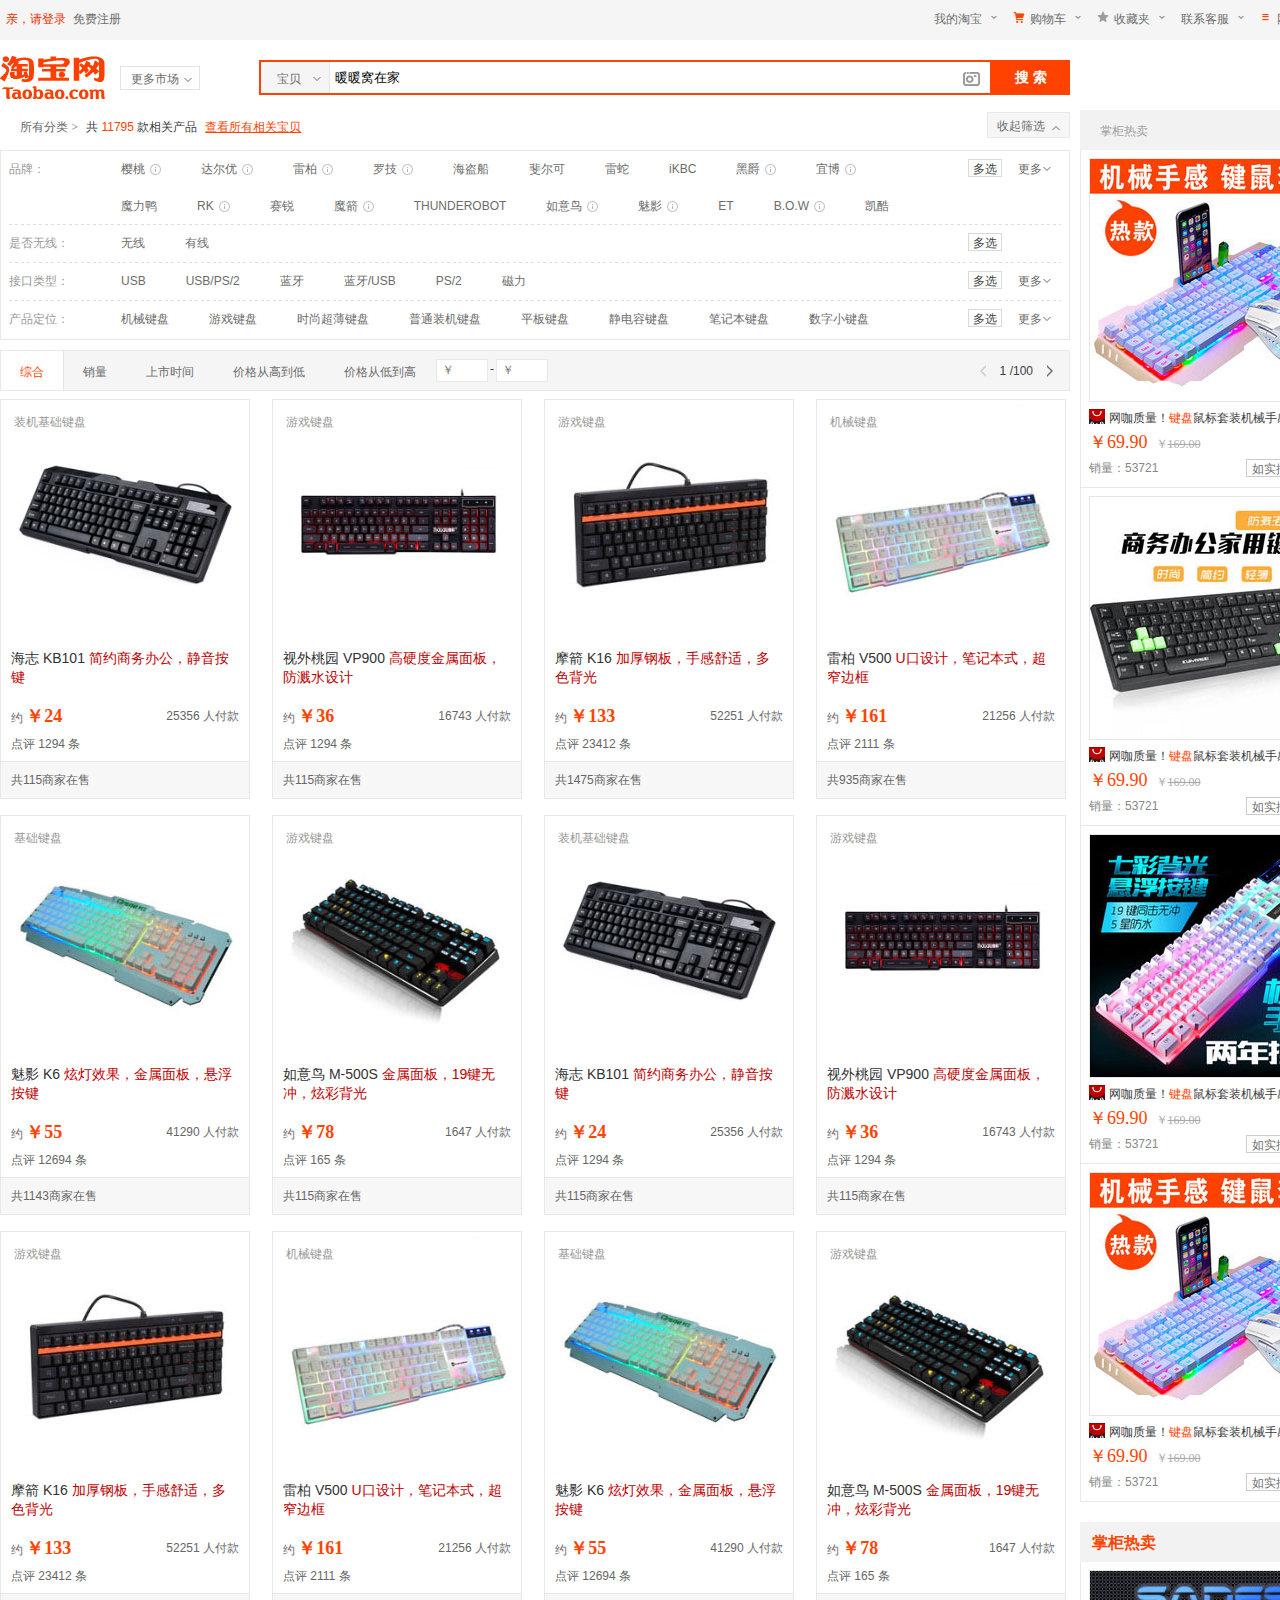
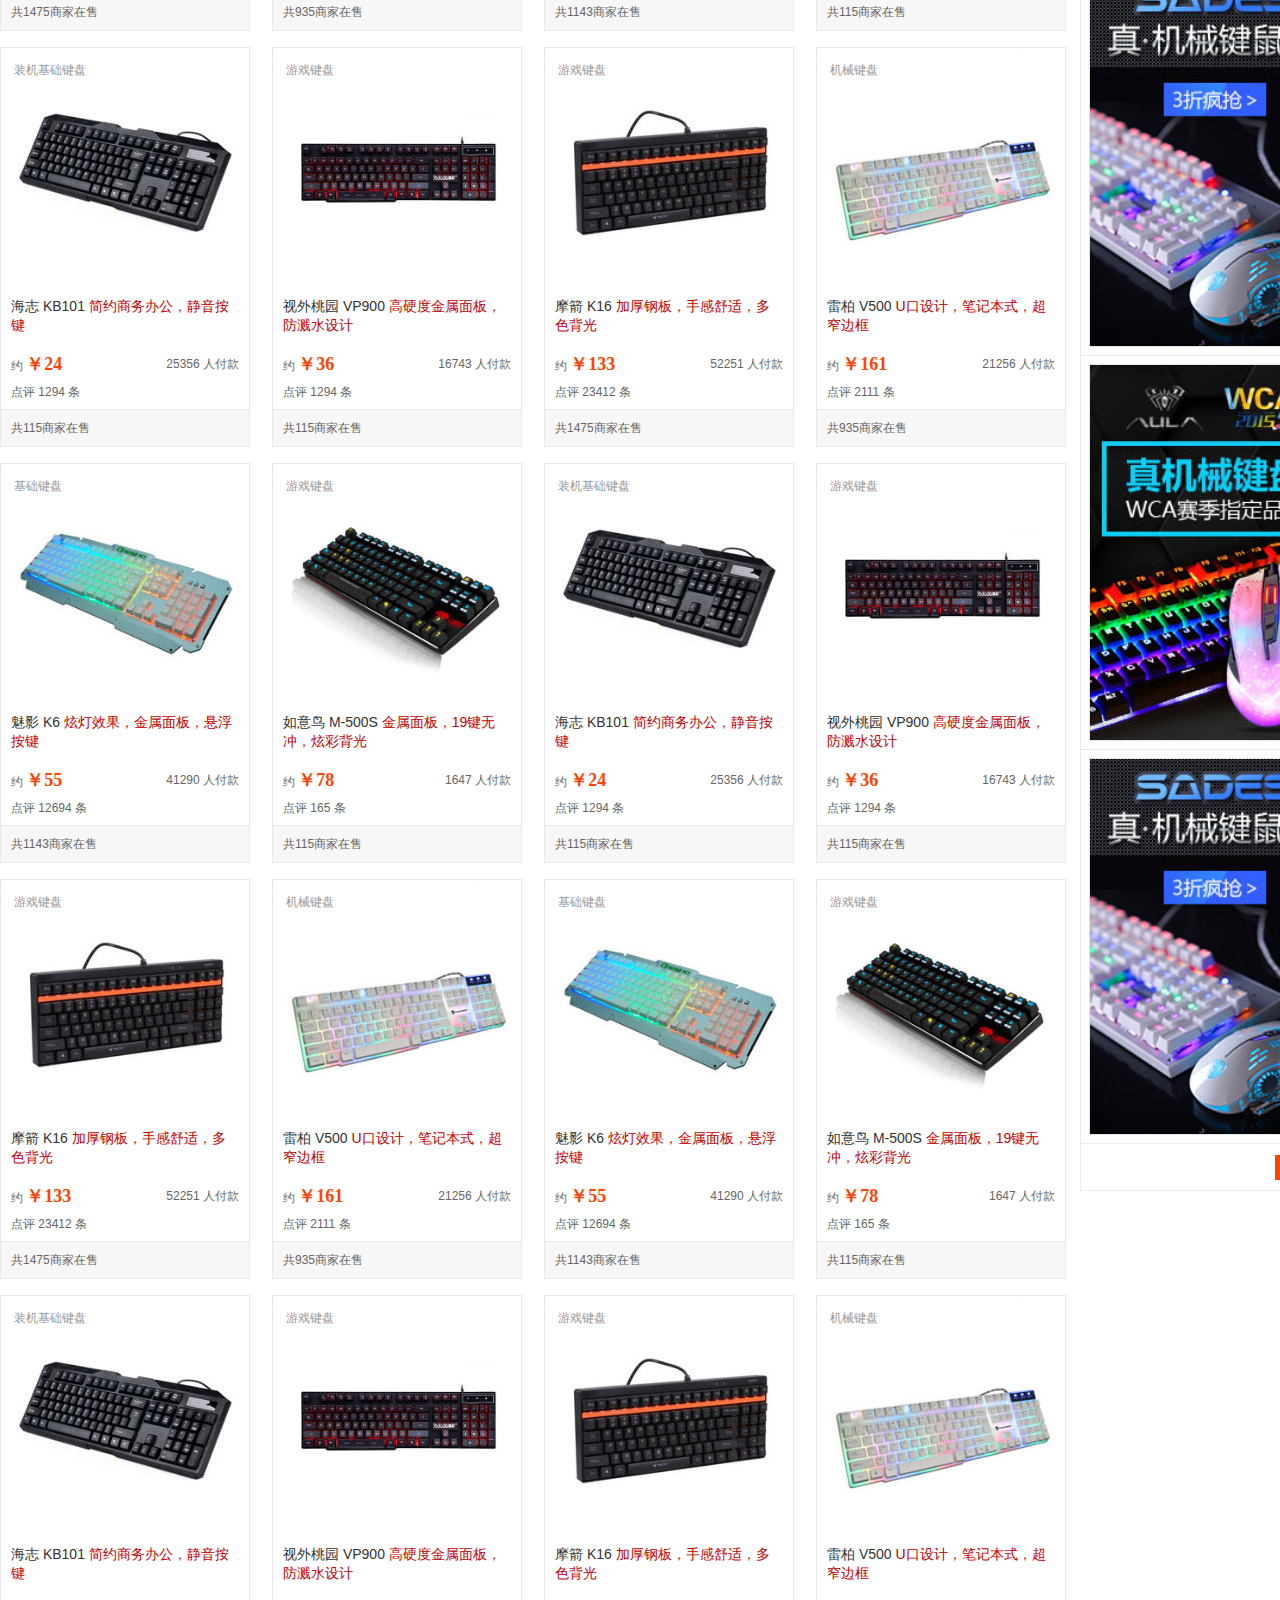
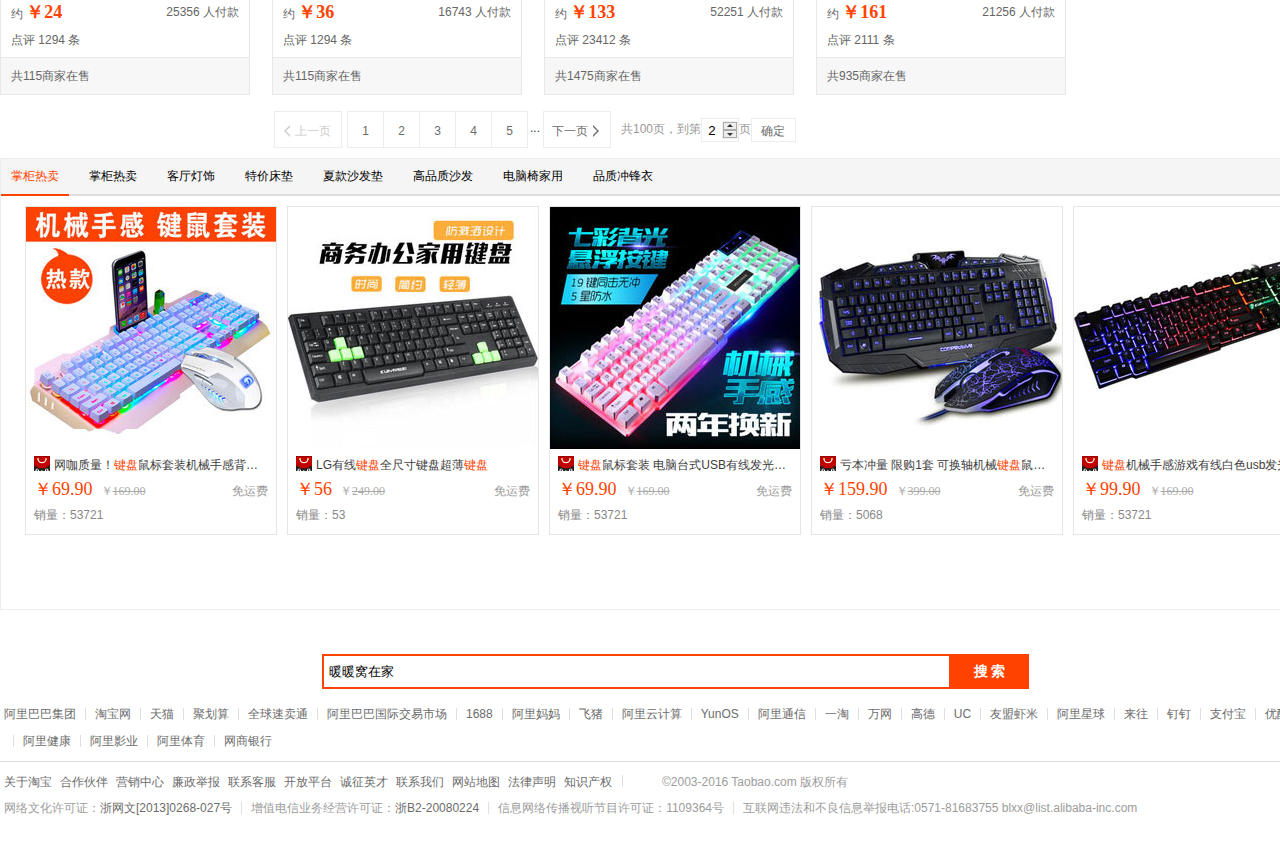
==== commit 0e387c10: "acom" ====
--- a/shopList.html
+++ b/shopList.html
@@ -353,26 +353,26 @@
 								<ul class="store_wrap clearfix">
 									<li class="store_info fl">
 										<div class="store_top">
-											<a class="lshop_pic" href="">
+											<a class="lshop_pic" href="shopDetail.html" target="_blank">
 												<img src="img/lshop1.jpg" />
 												<span class="msk_text">装机基础键盘</span>
 											</a>
 											<div class="lshop_text">
-												<a class="lshop_name" href="">
+												<a class="lshop_name" href="shopDetail.html" target="_blank">
 													<span>海志 KB101</span>
 													<span class="lshop_imp">简约商务办公，静音按键</span>
 												</a>
 												<div class="lshop_tag clearfix">
-													<a class="price fl" href="">
+													<a class="price fl" href="shopDetail.html" target="_blank">
 														<span>约</span>
 														<span class="price_num">￥24</span>
 													</a>
-													<a class="get_sell fr" href="">
+													<a class="get_sell fr" href="shopDetail.html" target="_blank">
 														<span class="sell_num">25356</span>
 														<span>人付款</span>
 													</a>
 												</div>
-												<a class="comm" href="">
+												<a class="comm" href="shopDetail.html" target="_blank">
 													<span>点评</span>
 													<span class="com_num">1294</span>
 													<span>条</span>
@@ -383,26 +383,26 @@
 									</li>
 									<li class="store_info fl">
 										<div class="store_top">
-											<a class="lshop_pic" href="">
+											<a class="lshop_pic" href="shopDetail.html" target="_blank">
 												<img src="img/lshop2.jpg" />
 												<span class="msk_text">游戏键盘</span>
 											</a>
 											<div class="lshop_text">
-												<a class="lshop_name" href="">
+												<a class="lshop_name" href="shopDetail.html" target="_blank">
 													<span>视外桃园 VP900</span>
 													<span class="lshop_imp">高硬度金属面板，防溅水设计</span>
 												</a>
 												<div class="lshop_tag clearfix">
-													<a class="price fl" href="">
+													<a class="price fl" href="shopDetail.html" target="_blank">
 														<span>约</span>
 														<span class="price_num">￥36</span>
 													</a>
-													<a class="get_sell fr" href="">
+													<a class="get_sell fr" href="shopDetail.html" target="_blank">
 														<span class="sell_num">16743</span>
 														<span>人付款</span>
 													</a>
 												</div>
-												<a class="comm" href="">
+												<a class="comm" href="shopDetail.html" target="_blank">
 													<span>点评</span>
 													<span class="com_num">1294</span>
 													<span>条</span>
@@ -413,26 +413,26 @@
 									</li>
 									<li class="store_info fl">
 										<div class="store_top">
-											<a class="lshop_pic" href="">
+											<a class="lshop_pic" href="shopDetail.html" target="_blank">
 												<img src="img/lshop3.jpg" />
 												<span class="msk_text">游戏键盘</span>
 											</a>
 											<div class="lshop_text">
-												<a class="lshop_name" href="">
+												<a class="lshop_name" href="shopDetail.html" target="_blank">
 													<span>摩箭 K16</span>
 													<span class="lshop_imp">加厚钢板，手感舒适，多色背光</span>
 												</a>
 												<div class="lshop_tag clearfix">
-													<a class="price fl" href="">
+													<a class="price fl" href="shopDetail.html" target="_blank">
 														<span>约</span>
 														<span class="price_num">￥133</span>
 													</a>
-													<a class="get_sell fr" href="">
+													<a class="get_sell fr" href="shopDetail.html" target="_blank">
 														<span class="sell_num">52251</span>
 														<span>人付款</span>
 													</a>
 												</div>
-												<a class="comm" href="">
+												<a class="comm" href="shopDetail.html" target="_blank">
 													<span>点评</span>
 													<span class="com_num">23412</span>
 													<span>条</span>
@@ -443,42 +443,42 @@
 									</li>
 									<li class="store_info fl">
 										<div class="store_top">
-											<a class="lshop_pic" href="">
+											<a class="lshop_pic" href="shopDetail.html" target="_blank">
 												<img src="img/lshop4.jpg" />
 												<span class="msk_text">机械键盘</span>
 											</a>
 											<div class="lshop_text">
-												<a class="lshop_name" href="">
+												<a class="lshop_name" href="shopDetail.html" target="_blank">
 													<span>雷柏 V500</span>
 													<span class="lshop_imp">U口设计，笔记本式，超窄边框</span>
 												</a>
 												<div class="lshop_tag clearfix">
-													<a class="price fl" href="">
+													<a class="price fl" href="shopDetail.html" target="_blank">
 														<span>约</span>
 														<span class="price_num">￥161</span>
 													</a>
-													<a class="get_sell fr" href="">
+													<a class="get_sell fr" href="shopDetail.html" target="_blank">
 														<span class="sell_num">21256</span>
 														<span>人付款</span>
 													</a>
 												</div>
-												<a class="comm" href="">
+												<a class="comm" href="shopDetail.html" target="_blank">
 													<span>点评</span>
 													<span class="com_num">2111</span>
 													<span>条</span>
 												</a>
 											</div>
 										</div>
-										<a class="store_btm">共935商家在售</a>
-									</li>
-									<li class="store_info fl">
-										<div class="store_top">
-											<a class="lshop_pic" href="">
+										<a class="store_btm" href="shopDetail.html" target="_blank">共935商家在售</a>
+									</li>
+									<li class="store_info fl">
+										<div class="store_top">
+											<a class="lshop_pic" href="shopDetail.html" target="_blank">
 												<img src="img/lshop5.jpg" />
 												<span class="msk_text">基础键盘</span>
 											</a>
 											<div class="lshop_text">
-												<a class="lshop_name" href="">
+												<a class="lshop_name" href="shopDetail.html" target="_blank">
 													<span>魅影 K6</span>
 													<span class="lshop_imp">炫灯效果，金属面板，悬浮按键</span>
 												</a>
@@ -503,12 +503,12 @@
 									</li>
 									<li class="store_info fl">
 										<div class="store_top">
-											<a class="lshop_pic" href="">
+											<a class="lshop_pic" href="shopDetail.html" target="_blank">
 												<img src="img/lshop6.jpg" />
 												<span class="msk_text">游戏键盘</span>
 											</a>
 											<div class="lshop_text">
-												<a class="lshop_name" href="">
+												<a class="lshop_name" href="shopDetail.html" target="_blank">
 													<span>如意鸟 M-500S</span>
 													<span class="lshop_imp">金属面板，19键无冲，炫彩背光</span>
 												</a>
@@ -533,12 +533,12 @@
 									</li>
 									<li class="store_info fl">
 										<div class="store_top">
-											<a class="lshop_pic" href="">
+											<a class="lshop_pic" href="shopDetail.html" target="_blank">
 												<img src="img/lshop1.jpg" />
 												<span class="msk_text">装机基础键盘</span>
 											</a>
 											<div class="lshop_text">
-												<a class="lshop_name" href="">
+												<a class="lshop_name" href="shopDetail.html" target="_blank">
 													<span>海志 KB101</span>
 													<span class="lshop_imp">简约商务办公，静音按键</span>
 												</a>
@@ -563,12 +563,12 @@
 									</li>
 									<li class="store_info fl">
 										<div class="store_top">
-											<a class="lshop_pic" href="">
+											<a class="lshop_pic" href="shopDetail.html" target="_blank">
 												<img src="img/lshop2.jpg" />
 												<span class="msk_text">游戏键盘</span>
 											</a>
 											<div class="lshop_text">
-												<a class="lshop_name" href="">
+												<a class="lshop_name" href="shopDetail.html" target="_blank">
 													<span>视外桃园 VP900</span>
 													<span class="lshop_imp">高硬度金属面板，防溅水设计</span>
 												</a>
@@ -593,12 +593,12 @@
 									</li>
 									<li class="store_info fl">
 										<div class="store_top">
-											<a class="lshop_pic" href="">
+											<a class="lshop_pic" href="shopDetail.html" target="_blank">
 												<img src="img/lshop3.jpg" />
 												<span class="msk_text">游戏键盘</span>
 											</a>
 											<div class="lshop_text">
-												<a class="lshop_name" href="">
+												<a class="lshop_name" href="shopDetail.html" target="_blank">
 													<span>摩箭 K16</span>
 													<span class="lshop_imp">加厚钢板，手感舒适，多色背光</span>
 												</a>
@@ -623,12 +623,12 @@
 									</li>
 									<li class="store_info fl">
 										<div class="store_top">
-											<a class="lshop_pic" href="">
+											<a class="lshop_pic" href="shopDetail.html" target="_blank">
 												<img src="img/lshop4.jpg" />
 												<span class="msk_text">机械键盘</span>
 											</a>
 											<div class="lshop_text">
-												<a class="lshop_name" href="">
+												<a class="lshop_name" href="shopDetail.html" target="_blank">
 													<span>雷柏 V500</span>
 													<span class="lshop_imp">U口设计，笔记本式，超窄边框</span>
 												</a>
@@ -653,12 +653,12 @@
 									</li>
 									<li class="store_info fl">
 										<div class="store_top">
-											<a class="lshop_pic" href="">
+											<a class="lshop_pic" href="shopDetail.html" target="_blank">
 												<img src="img/lshop5.jpg" />
 												<span class="msk_text">基础键盘</span>
 											</a>
 											<div class="lshop_text">
-												<a class="lshop_name" href="">
+												<a class="lshop_name" href="shopDetail.html" target="_blank">
 													<span>魅影 K6</span>
 													<span class="lshop_imp">炫灯效果，金属面板，悬浮按键</span>
 												</a>
@@ -683,12 +683,12 @@
 									</li>
 									<li class="store_info fl">
 										<div class="store_top">
-											<a class="lshop_pic" href="">
+											<a class="lshop_pic" href="shopDetail.html" target="_blank">
 												<img src="img/lshop6.jpg" />
 												<span class="msk_text">游戏键盘</span>
 											</a>
 											<div class="lshop_text">
-												<a class="lshop_name" href="">
+												<a class="lshop_name" href="shopDetail.html" target="_blank">
 													<span>如意鸟 M-500S</span>
 													<span class="lshop_imp">金属面板，19键无冲，炫彩背光</span>
 												</a>
@@ -713,12 +713,12 @@
 									</li>
 									<li class="store_info fl">
 										<div class="store_top">
-											<a class="lshop_pic" href="">
+											<a class="lshop_pic" href="shopDetail.html" target="_blank">
 												<img src="img/lshop1.jpg" />
 												<span class="msk_text">装机基础键盘</span>
 											</a>
 											<div class="lshop_text">
-												<a class="lshop_name" href="">
+												<a class="lshop_name" href="shopDetail.html" target="_blank">
 													<span>海志 KB101</span>
 													<span class="lshop_imp">简约商务办公，静音按键</span>
 												</a>
@@ -743,12 +743,12 @@
 									</li>
 									<li class="store_info fl">
 										<div class="store_top">
-											<a class="lshop_pic" href="">
+											<a class="lshop_pic" href="shopDetail.html" target="_blank">
 												<img src="img/lshop2.jpg" />
 												<span class="msk_text">游戏键盘</span>
 											</a>
 											<div class="lshop_text">
-												<a class="lshop_name" href="">
+												<a class="lshop_name" href="shopDetail.html" target="_blank">
 													<span>视外桃园 VP900</span>
 													<span class="lshop_imp">高硬度金属面板，防溅水设计</span>
 												</a>
@@ -773,12 +773,12 @@
 									</li>
 									<li class="store_info fl">
 										<div class="store_top">
-											<a class="lshop_pic" href="">
+											<a class="lshop_pic" href="shopDetail.html" target="_blank">
 												<img src="img/lshop3.jpg" />
 												<span class="msk_text">游戏键盘</span>
 											</a>
 											<div class="lshop_text">
-												<a class="lshop_name" href="">
+												<a class="lshop_name" href="shopDetail.html" target="_blank">
 													<span>摩箭 K16</span>
 													<span class="lshop_imp">加厚钢板，手感舒适，多色背光</span>
 												</a>
@@ -803,12 +803,12 @@
 									</li>
 									<li class="store_info fl">
 										<div class="store_top">
-											<a class="lshop_pic" href="">
+											<a class="lshop_pic" href="shopDetail.html" target="_blank">
 												<img src="img/lshop4.jpg" />
 												<span class="msk_text">机械键盘</span>
 											</a>
 											<div class="lshop_text">
-												<a class="lshop_name" href="">
+												<a class="lshop_name" href="shopDetail.html" target="_blank">
 													<span>雷柏 V500</span>
 													<span class="lshop_imp">U口设计，笔记本式，超窄边框</span>
 												</a>
@@ -833,12 +833,12 @@
 									</li>
 									<li class="store_info fl">
 										<div class="store_top">
-											<a class="lshop_pic" href="">
+											<a class="lshop_pic" href="shopDetail.html" target="_blank">
 												<img src="img/lshop5.jpg" />
 												<span class="msk_text">基础键盘</span>
 											</a>
 											<div class="lshop_text">
-												<a class="lshop_name" href="">
+												<a class="lshop_name" href="shopDetail.html" target="_blank">
 													<span>魅影 K6</span>
 													<span class="lshop_imp">炫灯效果，金属面板，悬浮按键</span>
 												</a>
@@ -863,12 +863,12 @@
 									</li>
 									<li class="store_info fl">
 										<div class="store_top">
-											<a class="lshop_pic" href="">
+											<a class="lshop_pic" href="shopDetail.html" target="_blank">
 												<img src="img/lshop6.jpg" />
 												<span class="msk_text">游戏键盘</span>
 											</a>
 											<div class="lshop_text">
-												<a class="lshop_name" href="">
+												<a class="lshop_name" href="shopDetail.html" target="_blank">
 													<span>如意鸟 M-500S</span>
 													<span class="lshop_imp">金属面板，19键无冲，炫彩背光</span>
 												</a>
@@ -893,12 +893,12 @@
 									</li>
 									<li class="store_info fl">
 										<div class="store_top">
-											<a class="lshop_pic" href="">
+											<a class="lshop_pic" href="shopDetail.html" target="_blank">
 												<img src="img/lshop1.jpg" />
 												<span class="msk_text">装机基础键盘</span>
 											</a>
 											<div class="lshop_text">
-												<a class="lshop_name" href="">
+												<a class="lshop_name" href="shopDetail.html" target="_blank">
 													<span>海志 KB101</span>
 													<span class="lshop_imp">简约商务办公，静音按键</span>
 												</a>
@@ -923,12 +923,12 @@
 									</li>
 									<li class="store_info fl">
 										<div class="store_top">
-											<a class="lshop_pic" href="">
+											<a class="lshop_pic" href="shopDetail.html" target="_blank">
 												<img src="img/lshop2.jpg" />
 												<span class="msk_text">游戏键盘</span>
 											</a>
 											<div class="lshop_text">
-												<a class="lshop_name" href="">
+												<a class="lshop_name" href="shopDetail.html" target="_blank">
 													<span>视外桃园 VP900</span>
 													<span class="lshop_imp">高硬度金属面板，防溅水设计</span>
 												</a>
@@ -953,12 +953,12 @@
 									</li>
 									<li class="store_info fl">
 										<div class="store_top">
-											<a class="lshop_pic" href="">
+											<a class="lshop_pic" href="shopDetail.html" target="_blank">
 												<img src="img/lshop3.jpg" />
 												<span class="msk_text">游戏键盘</span>
 											</a>
 											<div class="lshop_text">
-												<a class="lshop_name" href="">
+												<a class="lshop_name" href="shopDetail.html" target="_blank">
 													<span>摩箭 K16</span>
 													<span class="lshop_imp">加厚钢板，手感舒适，多色背光</span>
 												</a>
@@ -983,12 +983,12 @@
 									</li>
 									<li class="store_info fl">
 										<div class="store_top">
-											<a class="lshop_pic" href="">
+											<a class="lshop_pic" href="shopDetail.html" target="_blank">
 												<img src="img/lshop4.jpg" />
 												<span class="msk_text">机械键盘</span>
 											</a>
 											<div class="lshop_text">
-												<a class="lshop_name" href="">
+												<a class="lshop_name" href="shopDetail.html" target="_blank">
 													<span>雷柏 V500</span>
 													<span class="lshop_imp">U口设计，笔记本式，超窄边框</span>
 												</a>
@@ -1013,12 +1013,12 @@
 									</li>
 									<li class="store_info fl">
 										<div class="store_top">
-											<a class="lshop_pic" href="">
+											<a class="lshop_pic" href="shopDetail.html" target="_blank">
 												<img src="img/lshop5.jpg" />
 												<span class="msk_text">基础键盘</span>
 											</a>
 											<div class="lshop_text">
-												<a class="lshop_name" href="">
+												<a class="lshop_name" href="shopDetail.html" target="_blank">
 													<span>魅影 K6</span>
 													<span class="lshop_imp">炫灯效果，金属面板，悬浮按键</span>
 												</a>
@@ -1043,12 +1043,12 @@
 									</li>
 									<li class="store_info fl">
 										<div class="store_top">
-											<a class="lshop_pic" href="">
+											<a class="lshop_pic" href="shopDetail.html" target="_blank">
 												<img src="img/lshop6.jpg" />
 												<span class="msk_text">游戏键盘</span>
 											</a>
 											<div class="lshop_text">
-												<a class="lshop_name" href="">
+												<a class="lshop_name" href="shopDetail.html" target="_blank">
 													<span>如意鸟 M-500S</span>
 													<span class="lshop_imp">金属面板，19键无冲，炫彩背光</span>
 												</a>
@@ -1073,12 +1073,12 @@
 									</li>
 									<li class="store_info fl">
 										<div class="store_top">
-											<a class="lshop_pic" href="">
+											<a class="lshop_pic" href="shopDetail.html" target="_blank">
 												<img src="img/lshop1.jpg" />
 												<span class="msk_text">装机基础键盘</span>
 											</a>
 											<div class="lshop_text">
-												<a class="lshop_name" href="">
+												<a class="lshop_name" href="shopDetail.html" target="_blank">
 													<span>海志 KB101</span>
 													<span class="lshop_imp">简约商务办公，静音按键</span>
 												</a>
@@ -1103,12 +1103,12 @@
 									</li>
 									<li class="store_info fl">
 										<div class="store_top">
-											<a class="lshop_pic" href="">
+											<a class="lshop_pic" href="shopDetail.html" target="_blank">
 												<img src="img/lshop2.jpg" />
 												<span class="msk_text">游戏键盘</span>
 											</a>
 											<div class="lshop_text">
-												<a class="lshop_name" href="">
+												<a class="lshop_name" href="shopDetail.html" target="_blank">
 													<span>视外桃园 VP900</span>
 													<span class="lshop_imp">高硬度金属面板，防溅水设计</span>
 												</a>
@@ -1133,12 +1133,12 @@
 									</li>
 									<li class="store_info fl">
 										<div class="store_top">
-											<a class="lshop_pic" href="">
+											<a class="lshop_pic" href="shopDetail.html" target="_blank">
 												<img src="img/lshop3.jpg" />
 												<span class="msk_text">游戏键盘</span>
 											</a>
 											<div class="lshop_text">
-												<a class="lshop_name" href="">
+												<a class="lshop_name" href="shopDetail.html" target="_blank">
 													<span>摩箭 K16</span>
 													<span class="lshop_imp">加厚钢板，手感舒适，多色背光</span>
 												</a>
@@ -1163,12 +1163,12 @@
 									</li>
 									<li class="store_info fl">
 										<div class="store_top">
-											<a class="lshop_pic" href="">
+											<a class="lshop_pic" href="shopDetail.html" target="_blank">
 												<img src="img/lshop4.jpg" />
 												<span class="msk_text">机械键盘</span>
 											</a>
 											<div class="lshop_text">
-												<a class="lshop_name" href="">
+												<a class="lshop_name" href="shopDetail.html" target="_blank">
 													<span>雷柏 V500</span>
 													<span class="lshop_imp">U口设计，笔记本式，超窄边框</span>
 												</a>
@@ -1247,11 +1247,11 @@
 							</header>
 							<ul class="ad_list">
 								<li class="ad_item">
-									<a class="pic_wrap" href="">
+									<a class="pic_wrap" href="shopDetail.html" target="_blank">
 										<img src="img/ad_hot1.jpg" />
 									</a>
 									<div>
-										<a class="ad_shop_link clearfix" href="">
+										<a class="ad_shop_link clearfix" href="shopDetail.html" target="_blank">
 											<i class="ico1_bg fl"></i>
 											网咖质量！<span class="keyword">键盘</span>鼠标套装机械手感背光<span class="keyword">键盘</span>
 										</a>
@@ -1276,11 +1276,11 @@
 									</div>
 								</li>
 								<li class="ad_item">
-									<a class="pic_wrap" href="">
+									<a class="pic_wrap" href="shopDetail.html" target="_blank">
 										<img src="img/ad_hot2.jpg" />
 									</a>
 									<div>
-										<a class="ad_shop_link clearfix" href="">
+										<a class="ad_shop_link clearfix" href="shopDetail.html" target="_blank">
 											<i class="ico1_bg fl"></i>
 											网咖质量！<span class="keyword">键盘</span>鼠标套装机械手感背光<span class="keyword">键盘</span>
 										</a>
@@ -1305,11 +1305,11 @@
 									</div>
 								</li>
 								<li class="ad_item">
-									<a class="pic_wrap" href="">
+									<a class="pic_wrap" href="shopDetail.html" target="_blank">
 										<img src="img/ad_hot3.jpg" />
 									</a>
 									<div>
-										<a class="ad_shop_link clearfix" href="">
+										<a class="ad_shop_link clearfix" href="shopDetail.html" target="_blank">
 											<i class="ico1_bg fl"></i>
 											网咖质量！<span class="keyword">键盘</span>鼠标套装机械手感背光<span class="keyword">键盘</span>
 										</a>
@@ -1334,11 +1334,11 @@
 									</div>
 								</li>
 								<li class="ad_item">
-									<a class="pic_wrap" href="">
+									<a class="pic_wrap" href="shopDetail.html" target="_blank">
 										<img src="img/ad_hot1.jpg" />
 									</a>
 									<div>
-										<a class="ad_shop_link clearfix" href="">
+										<a class="ad_shop_link clearfix" href="shopDetail.html" target="_blank">
 											<i class="ico1_bg fl"></i>
 											网咖质量！<span class="keyword">键盘</span>鼠标套装机械手感背光<span class="keyword">键盘</span>
 										</a>
@@ -1372,17 +1372,17 @@
 							<div class="ad_pic_con">
 								<ul class="ad_list">
 									<li class="ad_item">
-										<a class="pic_wrap" href="">
+										<a class="pic_wrap" href="shopDetail.html" target="_blank">
 											<img src="img/ad_pic1.jpg" />
 										</a>
 									</li>
 									<li class="ad_item">
-										<a class="pic_wrap" href="">
+										<a class="pic_wrap" href="shopDetail.html" target="_blank">
 											<img src="img/ad_pic2.jpg" />
 										</a>
 									</li>
 									<li class="ad_item">
-										<a class="pic_wrap" href="">
+										<a class="pic_wrap" href="shopDetail.html" target="_blank">
 											<img src="img/ad_pic1.jpg" />
 										</a>
 									</li>
@@ -1410,11 +1410,11 @@
 						</header>
 						<ul class="ad_list clearfix">
 							<li class="ad_item fl">
-								<a class="pic_wrap" href="">
+								<a class="pic_wrap" href="shopDetail.html" target="_blank">
 									<img src="img/ad_hot1.jpg" />
 								</a>
 								<div class="ad_shop_text">
-									<a class="ad_shop_link clearfix" href="">
+									<a class="ad_shop_link clearfix" href="shopDetail.html" target="_blank">
 										<i class="ico1_bg fl"></i>
 										网咖质量！<span class="keyword">键盘</span>鼠标套装机械手感背光<span class="keyword">键盘</span>
 									</a>
@@ -1432,11 +1432,11 @@
 								</div>
 							</li>
 							<li class="ad_item fl">
-								<a class="pic_wrap" href="">
+								<a class="pic_wrap" href="shopDetail.html" target="_blank">
 									<img src="img/ad_hot2.jpg" />
 								</a>
 								<div class="ad_shop_text">
-									<a class="ad_shop_link clearfix" href="">
+									<a class="ad_shop_link clearfix" href="shopDetail.html" target="_blank">
 										<i class="ico1_bg fl"></i>
 										LG有线<span class="keyword">键盘</span>全尺寸键盘超薄<span class="keyword">键盘</span>
 									</a>
@@ -1454,11 +1454,11 @@
 								</div>
 							</li>
 							<li class="ad_item fl">
-								<a class="pic_wrap" href="">
+								<a class="pic_wrap" href="shopDetail.html" target="_blank">
 									<img src="img/ad_hot3.jpg" />
 								</a>
 								<div class="ad_shop_text">
-									<a class="ad_shop_link clearfix" href="">
+									<a class="ad_shop_link clearfix" href="shopDetail.html" target="_blank">
 										<i class="ico1_bg fl"></i>
 										<span class="keyword">键盘</span>鼠标套装 电脑台式USB有线发光游戏<span class="keyword">键盘</span>
 									</a>
@@ -1476,11 +1476,11 @@
 								</div>
 							</li>
 							<li class="ad_item fl">
-								<a class="pic_wrap" href="">
+								<a class="pic_wrap" href="shopDetail.html" target="_blank">
 									<img src="img/ad_hot4.jpg" />
 								</a>
 								<div class="ad_shop_text">
-									<a class="ad_shop_link clearfix" href="">
+									<a class="ad_shop_link clearfix" href="shopDetail.html" target="_blank">
 										<i class="ico1_bg fl"></i>
 										亏本冲量 限购1套 可换轴机械<span class="keyword">键盘</span>鼠标套装
 									</a>
@@ -1498,11 +1498,11 @@
 								</div>
 							</li>
 							<li class="ad_item ad_last_item fl">
-								<a class="pic_wrap" href="">
+								<a class="pic_wrap" href="shopDetail.html" target="_blank">
 									<img src="img/ad_hot5.jpg" />
 								</a>
 								<div class="ad_shop_text">
-									<a class="ad_shop_link clearfix" href="">
+									<a class="ad_shop_link clearfix" href="shopDetail.html" target="_blank">
 										<i class="ico1_bg fl"></i>
 										<span class="keyword">键盘</span>机械手感游戏有线白色usb发光背光<span class="keyword">键盘</span>
 									</a>
--- a/css/shopList.css
+++ b/css/shopList.css
@@ -284,6 +284,7 @@
 .order_siding .inp_wrap input{
 	border: 0;
 	width: 28px;
+	height: 21px;
 	line-height: 21px;
 }
 .order_siding .inp_sym{
@@ -317,6 +318,12 @@
 .row_right .cv{
 	border-left-color: #f5f5f5;
 	left: -2px;
+}
+.pages_trun .row_right .cv{
+	border-left-color: #fff;
+}
+.pages_trun .row_left .cv{
+	border-right-color: #fff;
 }
 .page_num .num_text{
 	margin: 0 14px;
@@ -657,8 +664,8 @@
 .rec_link:hover, .rec_nav_wrap .rec_link_act{
 	color: #ff4400;
 	border-color: #ff4400;
-	font-size: 14px;
-	font-weight: bold;
+	/*font-size: 14px;
+	font-weight: bold;*/
 }
 .rec_wrap .ad_list{
 	padding: 10px 24px 74px;
